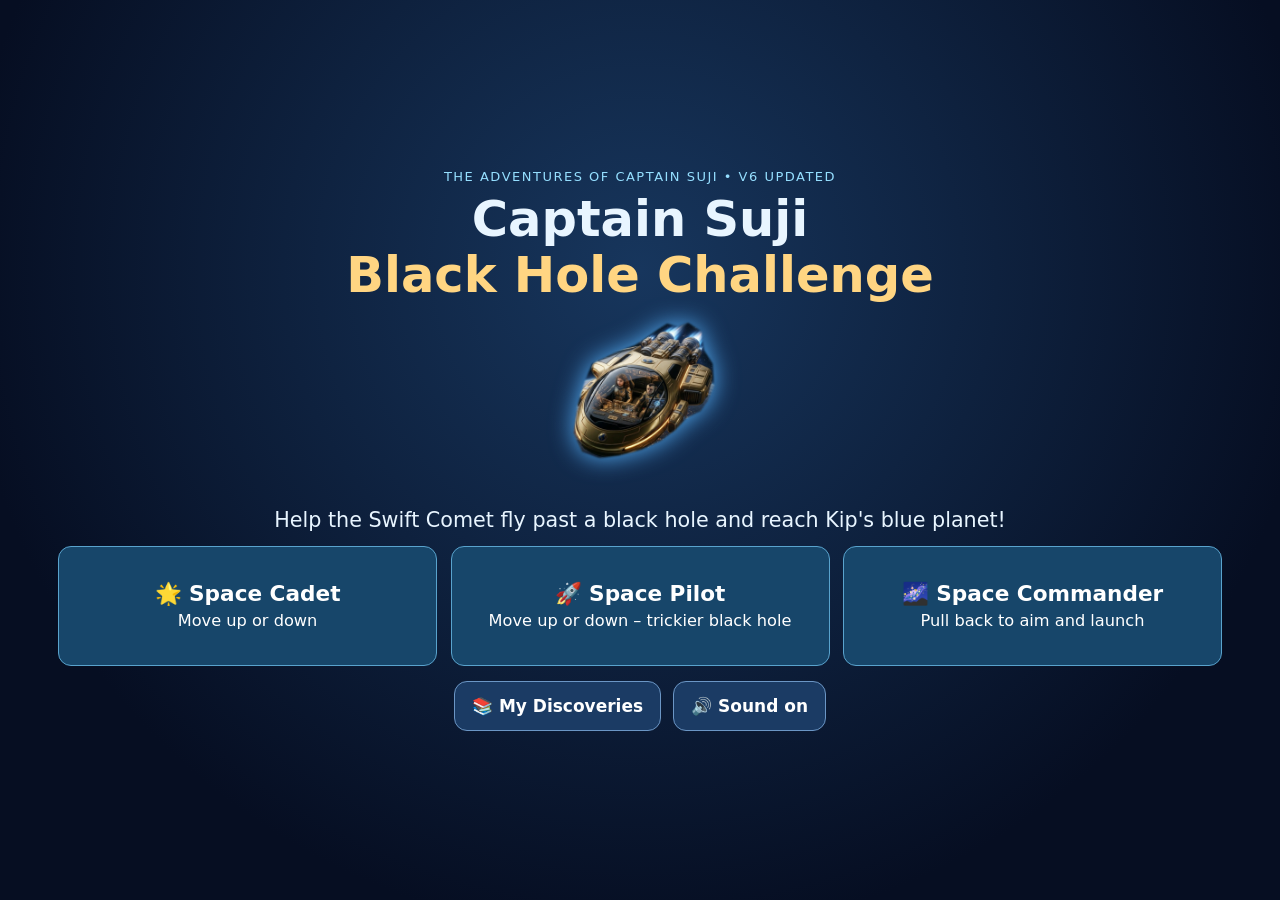
==== game/index.html @ c9aeacdb "Initial release — Captain Suji Black Hole Challenge V6 First GitHub deployment of Captain Suji V6, i" ====
<!doctype html><html lang="en"><head><meta charset="utf-8"><meta name="viewport" content="width=device-width,initial-scale=1,viewport-fit=cover"><meta name="theme-color" content="#081429"><title>Captain Suji – Black Hole Challenge V6 – updated</title><link rel="stylesheet" href="style.css"><link rel="manifest" href="manifest.webmanifest"></head><body>
<div id="start" class="screen"><div class="welcome"><div class="eyebrow">THE ADVENTURES OF CAPTAIN SUJI • V6 UPDATED</div><h1>Captain Suji<br><span>Black Hole Challenge</span></h1><img class="heroShip" src="ship.png" alt="Gold and black Swift Comet SC-01 spaceship"><p>Help the Swift Comet fly past a black hole and reach Kip's blue planet!</p><div class="levelButtons"><button data-level="cadet"><b>🌟 Space Cadet</b><small>Move up or down</small></button><button data-level="pilot"><b>🚀 Space Pilot</b><small>Move up or down – trickier black hole</small></button><button data-level="commander"><b>🌌 Space Commander</b><small>Pull back to aim and launch</small></button></div><div class="startActions"><button id="discoveries">📚 My Discoveries</button><button class="mute">🔊 Sound on</button></div></div></div>
<div id="game" class="screen hidden"><header><button id="back">← Back to start</button><strong id="levelName">SPACE CADET</strong><div class="headerActions"><button id="restart">↻ Restart</button><button class="mute">🔊 Sound on</button></div></header><main id="arena"><canvas id="scene" aria-label="Swift Comet flight scene with black hole and Kip's planet"></canvas><img id="ship" src="ship.png" alt="Swift Comet SC-01" draggable="false"><div id="meter" class="meter"><canvas id="gauge" width="240" height="135" aria-label="Gravity meter"></canvas><div id="meterText">Move the ship to see gravity</div></div><div class="bars"><label>Gravity pull <span class="bar"><i id="gravityBar"></i></span></label><label>Speed <span class="bar"><i id="speedBar"></i></span></label></div><div id="hintButtonWrap" class="hidden"><button id="askOrbit">Ask ORBIT <span id="hintsLeft">3</span></button></div><div id="orbitBox"><b>ORBIT</b> <span id="orbit">Choose a launch spot, Captain!</span></div><div id="touchHint">Drag SC-01 up or down.</div></main><footer><div id="status" role="status">Move SC-01 to get ready.</div><button id="launch" disabled>🚀 LAUNCH</button></footer></div>
<div id="result" class="overlay hidden" role="dialog" aria-modal="true" aria-labelledby="resultTitle"><div class="panel"><h2 id="resultTitle"></h2><p id="resultReason"></p><p class="fact" id="resultFact"></p><div class="actions"><button id="tryAgain">↻ Try again</button><button id="resultBack">← Back to start</button></div></div></div>
<div id="cards" class="overlay hidden" role="dialog" aria-modal="true" aria-labelledby="cardsTitle"><div class="panel cardsPanel"><h2 id="cardsTitle">My Discoveries</h2><div id="cardList" class="cardList"></div><button id="cardsBack">← Back</button></div></div>
<script src="engine.js"></script><script src="game.js"></script></body></html>
---- game/style.css ----
*{box-sizing:border-box}html,body{margin:0;width:100%;height:100%;overflow:hidden;background:#050b1b;color:#e8f5ff;font:17px system-ui,-apple-system,Arial,sans-serif}button{border:1px solid #6b96c5;background:#1b3b64;color:white;border-radius:13px;min-height:50px;padding:10px 17px;font:inherit;font-weight:700;cursor:pointer;touch-action:manipulation}button:disabled{opacity:.38;cursor:default}.hidden{display:none!important}.screen{position:absolute;inset:0;display:flex;flex-direction:column}#start{overflow-y:auto;align-items:center;justify-content:safe center;background:radial-gradient(ellipse at 50% 30%,#17365d,#060e22 75%)}.welcome{text-align:center;padding:18px 20px;max-width:960px;width:100%;margin:auto}.eyebrow{color:#95dfff;font-size:13px;letter-spacing:1.5px}.welcome h1{font-size:clamp(27px,4vw,48px);line-height:1.12;margin:8px 0}.welcome h1 span{color:#ffd582}.heroShip{height:clamp(85px,17vh,175px);object-fit:contain;filter:drop-shadow(0 0 12px #58b5ff)}.welcome p{margin:4px 0 14px}.levelButtons{display:flex;gap:12px;justify-content:center}.levelButtons button{flex:1;max-width:290px;background:#17466a;border-color:#59a3cd}.levelButtons small{display:block;font-weight:400;font-size:13px;margin-top:5px}.startActions{display:flex;justify-content:center;gap:12px;margin-top:15px}header,footer{display:flex;align-items:center;justify-content:space-between;gap:10px;padding:8px 14px;background:#0c1d37;min-height:66px}header strong{font-size:19px;color:#ffdb8b}.headerActions{display:flex;gap:8px}#arena{position:relative;flex:1;min-height:180px;overflow:hidden;touch-action:none;background:#040b1a}#scene{position:absolute;inset:0;width:100%;height:100%}#ship{position:absolute;width:clamp(52px,6.7vw,92px);height:auto;transform:translate(-50%,-50%);z-index:3;touch-action:none;user-select:none;filter:drop-shadow(0 0 9px #61b9ff);cursor:grab}#ship.flying{pointer-events:none}.meter{position:absolute;top:8px;right:12px;width:240px;text-align:center;background:#071a33df;border:1px solid #46688c;border-radius:16px;padding:5px;pointer-events:none;z-index:4}#gauge{display:block;width:100%;height:116px}#meterText{font-size:14px;font-weight:700}.bars{position:absolute;left:12px;top:12px;background:#091a34cf;border-radius:12px;padding:9px;z-index:4}.bars label{display:flex;align-items:center;gap:9px;font-size:14px;margin:4px}.bar{display:inline-block;width:110px;height:12px;border-radius:8px;background:#27415e;overflow:hidden}.bar i{display:block;width:0;height:100%;background:linear-gradient(90deg,#56d8f9,#ffdb70);border-radius:8px;transition:width .12s}#hintButtonWrap{position:absolute;right:14px;top:14px;z-index:5}#orbitBox{position:absolute;left:12px;bottom:45px;max-width:min(64%,660px);background:#0b2543e8;border:1px solid #335d88;border-radius:12px;padding:10px 14px;font-size:16px;z-index:4;pointer-events:none}#orbitBox b{color:#ffd98d;margin-right:8px}#touchHint{position:absolute;left:14px;bottom:10px;color:#b8d9f4;font-size:14px;pointer-events:none}footer{min-height:68px}#status{font-size:16px}#launch{background:#b98939;color:#101c29;font-size:19px;min-width:165px}#launch.ready{background:#ffe273;box-shadow:0 0 24px #f7d74d}#launch.hidden{display:none}.overlay{position:absolute;inset:0;background:#010713d9;z-index:15;display:grid;place-items:center;padding:14px}.panel{width:min(580px,94vw);max-height:92vh;overflow-y:auto;text-align:center;border:2px solid #5b90b9;background:#102643;border-radius:24px;padding:25px}.panel h2{color:#ffdd88;font-size:31px;margin:0 0 12px}.panel p{font-size:18px;line-height:1.45}.panel .fact{color:#b1e9ff}.actions{display:flex;gap:12px;justify-content:center;margin-top:20px}.cardsPanel{width:min(840px,96vw)}.cardList{display:grid;grid-template-columns:repeat(3,minmax(0,1fr));gap:10px;margin:15px 0}.discovery{background:#1b4161;border:1px solid #5982a2;border-radius:13px;padding:12px;min-height:135px;display:flex;flex-direction:column;align-items:center;justify-content:center;gap:5px}.discovery .emoji{font-size:35px}.discovery small{font-size:13px;font-weight:400}.discovery.locked{opacity:.42}@media(max-width:850px){header{min-height:52px;padding:4px 7px}header strong{font-size:14px}button{font-size:14px;padding:7px 10px;min-height:48px}.meter{width:195px}.meter #gauge{height:92px}.bars{top:8px;left:8px}.bar{width:65px}.levelButtons small{font-size:11px}#orbitBox{font-size:13px;bottom:37px}.cardList{grid-template-columns:repeat(2,1fr)}}@media(max-height:550px){.welcome{padding:8px}.heroShip{height:72px}.welcome p{font-size:13px}.levelButtons button{padding:5px}.startActions{margin-top:7px}.welcome h1{font-size:25px}}
/* V6 updated: 13-inch iPad landscape legibility, with smaller-screen fallback. */
.welcome{max-width:1200px;padding:clamp(12px,2vmin,30px)}
.welcome h1{font-size:clamp(36px,5.5vmin,70px)}
.heroShip{height:clamp(115px,21vh,240px)}
.welcome p{font-size:clamp(18px,2.3vmin,26px)}
.levelButtons{gap:clamp(10px,1.5vmin,20px)}
.levelButtons button{min-width:0;max-width:none;min-height:clamp(92px,15vh,145px);font-size:clamp(19px,2.4vmin,29px);padding:clamp(10px,1.5vmin,22px)}
.levelButtons small{font-size:clamp(15px,1.8vmin,20px)}
header{min-height:clamp(56px,8vh,84px)}
header button{min-height:56px;font-size:clamp(16px,1.9vmin,22px)}
header strong{font-size:clamp(17px,2.3vmin,25px)}
.meter{width:clamp(260px,32vw,380px);padding:10px}
#gauge{height:clamp(115px,15vh,160px)}
#meterText{font-size:clamp(16px,2vmin,22px)}
.bars{padding:clamp(9px,1.4vmin,17px)}
.bars label{font-size:clamp(16px,2vmin,22px);gap:12px;margin:8px 0}
.bar{width:clamp(155px,20vw,265px);height:clamp(16px,2vmin,24px)}
#orbitBox{font-size:clamp(20px,2.5vmin,27px);padding:clamp(12px,1.8vmin,20px);max-width:min(66%,830px);bottom:52px}
#touchHint{font-size:clamp(15px,1.8vmin,21px)}
footer{min-height:clamp(70px,9vh,95px)}
#status{font-size:clamp(17px,2.2vmin,24px)}
#launch{min-height:60px;min-width:190px;font-size:clamp(20px,2.6vmin,27px)}
@media(max-width:850px){.meter{width:clamp(210px,31vw,320px)}.bar{width:clamp(110px,18vw,220px)}#orbitBox{font-size:clamp(17px,2.5vmin,23px)}.levelButtons button{font-size:clamp(16px,2.5vmin,23px)}.levelButtons small{font-size:clamp(12px,1.7vmin,17px)}}
@media(max-height:550px){.heroShip{height:clamp(60px,14vh,110px)}.levelButtons button{min-height:75px}.welcome h1{font-size:clamp(25px,5vmin,45px)}#orbitBox{bottom:36px}}
@media(min-width:900px) and (min-height:600px){.levelButtons button{min-height:120px;min-width:280px}}
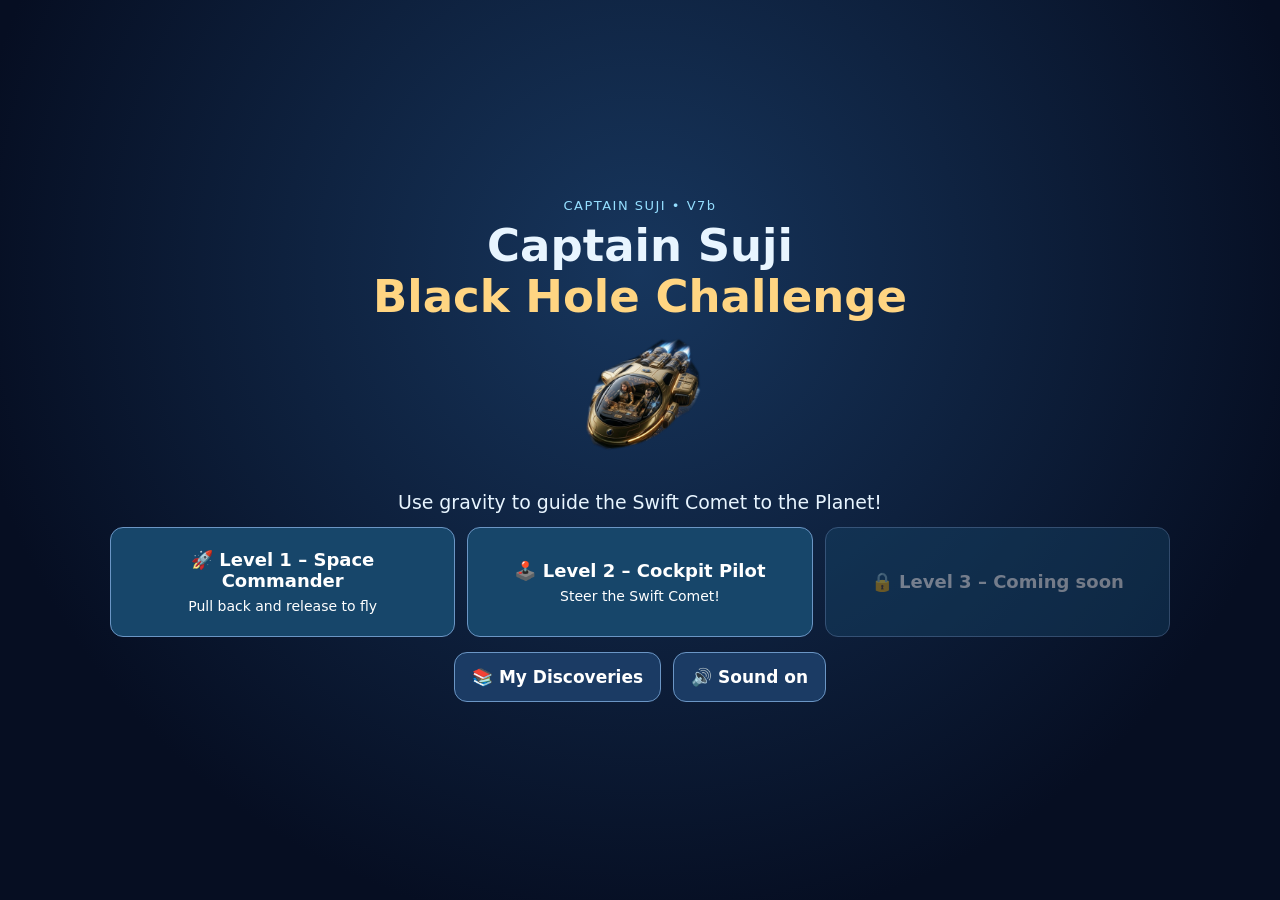
==== commit d9ab7267: "Captain Suji V7b.2 – Cockpit Navigation Build" ====
--- a/game/index.html
+++ b/game/index.html
@@ -1,6 +1,7 @@
-<!doctype html><html lang="en"><head><meta charset="utf-8"><meta name="viewport" content="width=device-width,initial-scale=1,viewport-fit=cover"><meta name="theme-color" content="#081429"><title>Captain Suji – Black Hole Challenge V6 – updated</title><link rel="stylesheet" href="style.css"><link rel="manifest" href="manifest.webmanifest"></head><body>
-<div id="start" class="screen"><div class="welcome"><div class="eyebrow">THE ADVENTURES OF CAPTAIN SUJI • V6 UPDATED</div><h1>Captain Suji<br><span>Black Hole Challenge</span></h1><img class="heroShip" src="ship.png" alt="Gold and black Swift Comet SC-01 spaceship"><p>Help the Swift Comet fly past a black hole and reach Kip's blue planet!</p><div class="levelButtons"><button data-level="cadet"><b>🌟 Space Cadet</b><small>Move up or down</small></button><button data-level="pilot"><b>🚀 Space Pilot</b><small>Move up or down – trickier black hole</small></button><button data-level="commander"><b>🌌 Space Commander</b><small>Pull back to aim and launch</small></button></div><div class="startActions"><button id="discoveries">📚 My Discoveries</button><button class="mute">🔊 Sound on</button></div></div></div>
-<div id="game" class="screen hidden"><header><button id="back">← Back to start</button><strong id="levelName">SPACE CADET</strong><div class="headerActions"><button id="restart">↻ Restart</button><button class="mute">🔊 Sound on</button></div></header><main id="arena"><canvas id="scene" aria-label="Swift Comet flight scene with black hole and Kip's planet"></canvas><img id="ship" src="ship.png" alt="Swift Comet SC-01" draggable="false"><div id="meter" class="meter"><canvas id="gauge" width="240" height="135" aria-label="Gravity meter"></canvas><div id="meterText">Move the ship to see gravity</div></div><div class="bars"><label>Gravity pull <span class="bar"><i id="gravityBar"></i></span></label><label>Speed <span class="bar"><i id="speedBar"></i></span></label></div><div id="hintButtonWrap" class="hidden"><button id="askOrbit">Ask ORBIT <span id="hintsLeft">3</span></button></div><div id="orbitBox"><b>ORBIT</b> <span id="orbit">Choose a launch spot, Captain!</span></div><div id="touchHint">Drag SC-01 up or down.</div></main><footer><div id="status" role="status">Move SC-01 to get ready.</div><button id="launch" disabled>🚀 LAUNCH</button></footer></div>
-<div id="result" class="overlay hidden" role="dialog" aria-modal="true" aria-labelledby="resultTitle"><div class="panel"><h2 id="resultTitle"></h2><p id="resultReason"></p><p class="fact" id="resultFact"></p><div class="actions"><button id="tryAgain">↻ Try again</button><button id="resultBack">← Back to start</button></div></div></div>
-<div id="cards" class="overlay hidden" role="dialog" aria-modal="true" aria-labelledby="cardsTitle"><div class="panel cardsPanel"><h2 id="cardsTitle">My Discoveries</h2><div id="cardList" class="cardList"></div><button id="cardsBack">← Back</button></div></div>
-<script src="engine.js"></script><script src="game.js"></script></body></html>
+<!doctype html><html lang="en"><head><meta charset="utf-8"><meta name="viewport" content="width=device-width,initial-scale=1,viewport-fit=cover"><meta name="theme-color" content="#081429"><link rel="icon" href="data:,"><title>Captain Suji – Black Hole Challenge V7b.2</title><link rel="stylesheet" href="style.css"></head><body>
+<section id="start" class="screen"><div class="welcome"><div class="eyebrow">CAPTAIN SUJI • V7b</div><h1>Captain Suji<br><span>Black Hole Challenge</span></h1><img class="heroShip" src="ship.png" alt="Swift Comet spaceship"><p>Use gravity to guide the Swift Comet to the Planet!</p><div class="levelButtons"><button id="commander"><b>🚀 Level 1 – Space Commander</b><small>Pull back and release to fly</small></button><button id="cockpitStart"><b>🕹️ Level 2 – Cockpit Pilot</b><small>Steer the Swift Comet!</small></button><button disabled><b>🔒 Level 3 – Coming soon</b></button></div><div class="startActions"><button id="discoveries">📚 My Discoveries</button><button class="mute">🔊 Sound on</button></div></div></section>
+<section id="game" class="screen hidden"><header><button id="back">← Back to start</button><strong>LEVEL 1 – SPACE COMMANDER</strong><div class="headerActions"><button id="restart">↻ Restart</button><button id="gameDiscoveries" class="bookButton" aria-label="My Discoveries">📚</button><button class="mute">🔊 Sound on</button></div></header><main id="arena"><div id="debugPanel" class="hidden" aria-live="off"></div><canvas id="scene" aria-label="Spaceship, black hole and Planet"></canvas><div id="gravityHud" aria-label="Gravity guidance"><div class="meterTitle">GRAVITY</div><div class="meterRow"><div id="meterBar"><div id="greenBand"></div><div id="meterNeedle"></div></div><div class="meterLabels"><span>Too much<br>pull</span><span>Perfect</span><span>Too little</span></div></div></div><div id="hintButtonWrap"><button id="askOrbit">Ask ORBIT <span id="hintsLeft">3</span></button></div><div id="orbitBox"><b>ORBIT</b> <span id="orbit">Pull back to aim, Captain!</span></div><div id="touchHint">Slide the ship up or down, then pull back to aim.</div></main><footer><div id="status" role="status">Find your path around the black hole.</div></footer></section>
+<div id="result" class="overlay hidden" role="dialog" aria-modal="true" aria-labelledby="resultTitle"><div class="panel"><h2 id="resultTitle"></h2><p id="resultReason"></p><p class="fact" id="resultFact"></p><div class="actions"><button id="resultDiscoveries" class="bookButton" aria-label="My Discoveries">📚</button><button id="tryAgain">↻ Try again</button><button id="resultBack">← Back to start</button></div></div></div>
+<section id="cockpitLevel2" class="screen hidden"><header><button id="cockpitBack">← Back</button><strong>LEVEL 2 – COCKPIT PILOT</strong><div class="headerActions"><button id="cockpitPause">⏸ Pause</button><button id="cockpitBooks" class="bookButton">📚</button></div></header><main id="cockpitArena"><canvas id="cockpitFrameCanvas" aria-hidden="true"></canvas><canvas id="cockpitCanvas" aria-label="Cockpit flight"></canvas><div id="cockpitHud"><div id="cockpitMeter">GRAVITY <span id="cockpitMeterText">Pull back to aim</span><div id="cockpitMeterBar"><i id="cockpitGreen"></i><i id="cockpitAmberTop"></i><i id="cockpitAmberBottom"></i><i id="cockpitNeedle"></i></div></div><div id="cockpitCompass">GRAVITY COMPASS <span id="compassArrow">➤</span></div><div id="cockpitWarning"></div></div><canvas id="cockpitMap" width="240" height="150" aria-label="Flight minimap"></canvas><div id="cockpitHelp">Slide up/down, pull back to aim!</div><div id="cockpitControls" class="hidden"><button id="steerLeft">◀</button><button id="steerRight">▶</button></div><div id="cockpitResult" class="hidden"><h2 id="cockpitResultTitle"></h2><button id="cockpitAgain">↻ Try again</button><button id="cockpitResultBooks">📚</button></div></main></section>
+<div id="discoveryToast" class="discoveryToast hidden" role="status">⭐ New discovery!</div><div id="cards" class="overlay hidden" role="dialog" aria-modal="true" aria-labelledby="cardsTitle"><div class="panel cardsPanel"><h2 id="cardsTitle">⭐ 0 of 8 found</h2><div id="cardList" class="cardList"></div><button id="cardsBack">← Back</button></div></div>
+<script src="engine.js"></script><script src="gesture.js"></script><script src="game.js"></script><script src="level2_engine.js"></script><script src="cockpit.js"></script></body></html>
--- a/game/style.css
+++ b/game/style.css
@@ -1,26 +1,45 @@
-*{box-sizing:border-box}html,body{margin:0;width:100%;height:100%;overflow:hidden;background:#050b1b;color:#e8f5ff;font:17px system-ui,-apple-system,Arial,sans-serif}button{border:1px solid #6b96c5;background:#1b3b64;color:white;border-radius:13px;min-height:50px;padding:10px 17px;font:inherit;font-weight:700;cursor:pointer;touch-action:manipulation}button:disabled{opacity:.38;cursor:default}.hidden{display:none!important}.screen{position:absolute;inset:0;display:flex;flex-direction:column}#start{overflow-y:auto;align-items:center;justify-content:safe center;background:radial-gradient(ellipse at 50% 30%,#17365d,#060e22 75%)}.welcome{text-align:center;padding:18px 20px;max-width:960px;width:100%;margin:auto}.eyebrow{color:#95dfff;font-size:13px;letter-spacing:1.5px}.welcome h1{font-size:clamp(27px,4vw,48px);line-height:1.12;margin:8px 0}.welcome h1 span{color:#ffd582}.heroShip{height:clamp(85px,17vh,175px);object-fit:contain;filter:drop-shadow(0 0 12px #58b5ff)}.welcome p{margin:4px 0 14px}.levelButtons{display:flex;gap:12px;justify-content:center}.levelButtons button{flex:1;max-width:290px;background:#17466a;border-color:#59a3cd}.levelButtons small{display:block;font-weight:400;font-size:13px;margin-top:5px}.startActions{display:flex;justify-content:center;gap:12px;margin-top:15px}header,footer{display:flex;align-items:center;justify-content:space-between;gap:10px;padding:8px 14px;background:#0c1d37;min-height:66px}header strong{font-size:19px;color:#ffdb8b}.headerActions{display:flex;gap:8px}#arena{position:relative;flex:1;min-height:180px;overflow:hidden;touch-action:none;background:#040b1a}#scene{position:absolute;inset:0;width:100%;height:100%}#ship{position:absolute;width:clamp(52px,6.7vw,92px);height:auto;transform:translate(-50%,-50%);z-index:3;touch-action:none;user-select:none;filter:drop-shadow(0 0 9px #61b9ff);cursor:grab}#ship.flying{pointer-events:none}.meter{position:absolute;top:8px;right:12px;width:240px;text-align:center;background:#071a33df;border:1px solid #46688c;border-radius:16px;padding:5px;pointer-events:none;z-index:4}#gauge{display:block;width:100%;height:116px}#meterText{font-size:14px;font-weight:700}.bars{position:absolute;left:12px;top:12px;background:#091a34cf;border-radius:12px;padding:9px;z-index:4}.bars label{display:flex;align-items:center;gap:9px;font-size:14px;margin:4px}.bar{display:inline-block;width:110px;height:12px;border-radius:8px;background:#27415e;overflow:hidden}.bar i{display:block;width:0;height:100%;background:linear-gradient(90deg,#56d8f9,#ffdb70);border-radius:8px;transition:width .12s}#hintButtonWrap{position:absolute;right:14px;top:14px;z-index:5}#orbitBox{position:absolute;left:12px;bottom:45px;max-width:min(64%,660px);background:#0b2543e8;border:1px solid #335d88;border-radius:12px;padding:10px 14px;font-size:16px;z-index:4;pointer-events:none}#orbitBox b{color:#ffd98d;margin-right:8px}#touchHint{position:absolute;left:14px;bottom:10px;color:#b8d9f4;font-size:14px;pointer-events:none}footer{min-height:68px}#status{font-size:16px}#launch{background:#b98939;color:#101c29;font-size:19px;min-width:165px}#launch.ready{background:#ffe273;box-shadow:0 0 24px #f7d74d}#launch.hidden{display:none}.overlay{position:absolute;inset:0;background:#010713d9;z-index:15;display:grid;place-items:center;padding:14px}.panel{width:min(580px,94vw);max-height:92vh;overflow-y:auto;text-align:center;border:2px solid #5b90b9;background:#102643;border-radius:24px;padding:25px}.panel h2{color:#ffdd88;font-size:31px;margin:0 0 12px}.panel p{font-size:18px;line-height:1.45}.panel .fact{color:#b1e9ff}.actions{display:flex;gap:12px;justify-content:center;margin-top:20px}.cardsPanel{width:min(840px,96vw)}.cardList{display:grid;grid-template-columns:repeat(3,minmax(0,1fr));gap:10px;margin:15px 0}.discovery{background:#1b4161;border:1px solid #5982a2;border-radius:13px;padding:12px;min-height:135px;display:flex;flex-direction:column;align-items:center;justify-content:center;gap:5px}.discovery .emoji{font-size:35px}.discovery small{font-size:13px;font-weight:400}.discovery.locked{opacity:.42}@media(max-width:850px){header{min-height:52px;padding:4px 7px}header strong{font-size:14px}button{font-size:14px;padding:7px 10px;min-height:48px}.meter{width:195px}.meter #gauge{height:92px}.bars{top:8px;left:8px}.bar{width:65px}.levelButtons small{font-size:11px}#orbitBox{font-size:13px;bottom:37px}.cardList{grid-template-columns:repeat(2,1fr)}}@media(max-height:550px){.welcome{padding:8px}.heroShip{height:72px}.welcome p{font-size:13px}.levelButtons button{padding:5px}.startActions{margin-top:7px}.welcome h1{font-size:25px}}
-/* V6 updated: 13-inch iPad landscape legibility, with smaller-screen fallback. */
-.welcome{max-width:1200px;padding:clamp(12px,2vmin,30px)}
-.welcome h1{font-size:clamp(36px,5.5vmin,70px)}
-.heroShip{height:clamp(115px,21vh,240px)}
-.welcome p{font-size:clamp(18px,2.3vmin,26px)}
-.levelButtons{gap:clamp(10px,1.5vmin,20px)}
-.levelButtons button{min-width:0;max-width:none;min-height:clamp(92px,15vh,145px);font-size:clamp(19px,2.4vmin,29px);padding:clamp(10px,1.5vmin,22px)}
-.levelButtons small{font-size:clamp(15px,1.8vmin,20px)}
-header{min-height:clamp(56px,8vh,84px)}
-header button{min-height:56px;font-size:clamp(16px,1.9vmin,22px)}
-header strong{font-size:clamp(17px,2.3vmin,25px)}
-.meter{width:clamp(260px,32vw,380px);padding:10px}
-#gauge{height:clamp(115px,15vh,160px)}
-#meterText{font-size:clamp(16px,2vmin,22px)}
-.bars{padding:clamp(9px,1.4vmin,17px)}
-.bars label{font-size:clamp(16px,2vmin,22px);gap:12px;margin:8px 0}
-.bar{width:clamp(155px,20vw,265px);height:clamp(16px,2vmin,24px)}
-#orbitBox{font-size:clamp(20px,2.5vmin,27px);padding:clamp(12px,1.8vmin,20px);max-width:min(66%,830px);bottom:52px}
-#touchHint{font-size:clamp(15px,1.8vmin,21px)}
-footer{min-height:clamp(70px,9vh,95px)}
-#status{font-size:clamp(17px,2.2vmin,24px)}
-#launch{min-height:60px;min-width:190px;font-size:clamp(20px,2.6vmin,27px)}
-@media(max-width:850px){.meter{width:clamp(210px,31vw,320px)}.bar{width:clamp(110px,18vw,220px)}#orbitBox{font-size:clamp(17px,2.5vmin,23px)}.levelButtons button{font-size:clamp(16px,2.5vmin,23px)}.levelButtons small{font-size:clamp(12px,1.7vmin,17px)}}
-@media(max-height:550px){.heroShip{height:clamp(60px,14vh,110px)}.levelButtons button{min-height:75px}.welcome h1{font-size:clamp(25px,5vmin,45px)}#orbitBox{bottom:36px}}
-@media(min-width:900px) and (min-height:600px){.levelButtons button{min-height:120px;min-width:280px}}
+*{box-sizing:border-box}html,body{margin:0;width:100%;height:100%;overflow:hidden;background:#050b1b;color:#e8f5ff;font:17px system-ui,-apple-system,Arial,sans-serif}button{border:1px solid #6b96c5;background:#1b3b64;color:white;border-radius:13px;min-height:50px;padding:10px 17px;font:inherit;font-weight:700;cursor:pointer;touch-action:manipulation}button:disabled{opacity:.43;cursor:default}.hidden{display:none!important}.screen{position:absolute;inset:0;display:flex;flex-direction:column}#start{overflow-y:auto;align-items:center;justify-content:safe center;background:radial-gradient(ellipse at 50% 30%,#17365d,#060e22 75%)}.welcome{text-align:center;padding:18px 20px;max-width:1100px;width:100%;margin:auto}.eyebrow{color:#95dfff;font-size:13px;letter-spacing:1.5px}.welcome h1{font-size:clamp(32px,5vmin,60px);line-height:1.12;margin:8px 0}.welcome h1 span{color:#ffd582}.heroShip{height:clamp(85px,17vh,175px);object-fit:contain}.welcome p{margin:4px 0 14px;font-size:clamp(17px,2.1vmin,24px)}.levelButtons{display:flex;gap:12px;justify-content:center}.levelButtons button{flex:1;min-width:0;min-height:110px;font-size:clamp(15px,2vmin,23px);background:#17466a}.levelButtons small{display:block;font-weight:400;font-size:14px;margin-top:7px}.startActions{display:flex;justify-content:center;gap:12px;margin-top:15px}header,footer{display:flex;align-items:center;justify-content:space-between;gap:10px;padding:8px 14px;background:#0c1d37;min-height:66px}header strong{font-size:clamp(13px,2vmin,21px);color:#ffdb8b}.headerActions{display:flex;gap:8px}#arena{position:relative;flex:1;min-height:180px;overflow:hidden;touch-action:none;background:#040b1a}#scene{position:absolute;inset:0;width:100%;height:100%;touch-action:none}#hintButtonWrap{position:absolute;right:14px;top:14px;z-index:5}#orbitBox{position:absolute;left:12px;bottom:45px;max-width:min(66%,700px);background:#0b2543e8;border:1px solid #335d88;border-radius:12px;padding:10px 14px;font-size:clamp(15px,2vmin,23px);z-index:4;pointer-events:none}#orbitBox b{color:#ffd98d;margin-right:8px}#touchHint{position:absolute;left:14px;bottom:10px;color:#b8d9f4;font-size:14px;pointer-events:none}footer{min-height:60px}#status{font-size:clamp(14px,2vmin,22px)}.overlay{position:absolute;inset:0;background:#010713d9;z-index:15;display:grid;place-items:center;padding:14px;opacity:1;transition:opacity .32s ease-in-out}.overlay.hidden{opacity:0}.panel{width:min(580px,94vw);max-height:92vh;overflow-y:auto;text-align:center;border:2px solid #5b90b9;background:#102643;border-radius:24px;padding:25px;transform:translateY(0);transition:transform .32s ease-in-out}.panel h2{color:#ffdd88;font-size:clamp(23px,3vw,31px);margin:0 0 12px}.panel p{font-size:18px;line-height:1.45}.panel .fact{color:#b1e9ff}.actions{display:flex;gap:12px;justify-content:center;margin-top:20px}.cardsPanel{width:min(840px,96vw)}.cardList{display:grid;grid-template-columns:repeat(3,minmax(0,1fr));gap:10px;margin:15px 0}.discovery{background:#1b4161;border:1px solid #5982a2;border-radius:13px;padding:12px;min-height:135px;display:flex;flex-direction:column;align-items:center;justify-content:center;gap:5px}.discovery .emoji{font-size:35px}.discovery small{font-size:13px;font-weight:400}.discovery.locked{opacity:.42}@media(max-width:850px){header{padding:4px 7px;min-height:54px}button{font-size:14px;padding:7px 10px;min-height:45px}.levelButtons{gap:6px}.levelButtons button{padding:8px 5px}.levelButtons small{font-size:12px}#orbitBox{bottom:37px}.cardList{grid-template-columns:repeat(2,1fr)}}
+
+/* V7b child-friendly controls and always-readable discoveries */
+#gravityHud{position:absolute;top:8px;left:8px;z-index:5;box-sizing:border-box;width:112px;max-width:120px;padding:7px 5px;background:rgba(8,27,49,.70);border:1px solid #587d9c;border-radius:12px;pointer-events:none}
+.meterTitle{font-size:12px;font-weight:800;text-align:center;color:#e5f5ff;margin-bottom:4px}
+.meterRow{display:flex;align-items:stretch;gap:5px;justify-content:center}
+#meterBar{position:relative;width:26px;min-width:26px;height:min(30cqh,240px);max-height:240px;min-height:80px;border-radius:8px;background:linear-gradient(to bottom,#bb5848 0 43%,#298d67 43% 57%,#4479b6 57% 100%);border:1px solid #c6e6fa}
+#greenBand{position:absolute;top:43%;height:14%;min-height:14px;width:100%;background:#47da8a;box-shadow:0 0 7px #70ffb6;opacity:.95}
+#greenBand.active{box-shadow:0 0 12px 4px #6bffc1}
+#meterNeedle{position:absolute;top:50%;left:-4px;width:34px;height:3px;background:#fff7c1;box-shadow:0 0 4px #fff;transform:translateY(-50%);transition:top .12s}
+.meterLabels{display:flex;flex-direction:column;justify-content:space-between;font-size:12px;line-height:1.12;color:#e9f5ff;text-align:left;max-width:64px}
+#arena{container-type:size}
+.bookButton{min-width:48px;min-height:48px;width:48px;height:48px;padding:0;font-size:24px}
+.discovery{background:#1b4161;opacity:1!important;border:2px solid #5982a2}
+.discovery.found{border-color:#f8c75b;box-shadow:0 0 12px #f8c75b44}
+.discovery .tryHint{color:#d1e8fa;font-size:12px;margin-top:4px}
+.discoveryToast{position:absolute;top:14%;left:50%;transform:translateX(-50%);background:#173b58;border:2px solid #ffd478;border-radius:18px;padding:16px 24px;z-index:20;font-size:21px;color:#ffe29b;pointer-events:none}
+@media(max-width:850px){header .headerActions{gap:4px}}
+
+/* Moving the ship greys the guidance meter; no separate height buttons. */
+#gravityHud.moving #meterBar{filter:grayscale(1);opacity:.55}
+#gravityHud.moving #meterNeedle{opacity:.4}
+#gravityHud.moving #greenBand{box-shadow:none;opacity:.4}
+#gravityHud.moving .meterTitle::after{content:"\aPull back to aim";white-space:pre;font-size:10px;font-weight:500}
+
+#debugPanel{position:absolute;right:10px;bottom:95px;z-index:12;background:#041326d9;color:#adf9cb;font:12px ui-monospace,monospace;padding:8px;pointer-events:none;max-width:95%}#meterNeedle{top:50%!important;transition:none!important;will-change:transform}#arena{background-repeat:no-repeat}#scene{background:transparent}
+/* Revision 3: no green indication unless an actual aimed trajectory lands. */
+#gravityHud.inactive #meterBar{filter:grayscale(1);opacity:.52}
+#gravityHud.inactive #greenBand{opacity:.35;box-shadow:none}
+#gravityHud.inactive .meterTitle::after{content:"\aPull back to aim";white-space:pre;font-size:10px;font-weight:500}
+#meterBar{background:linear-gradient(to bottom,#bb5848 0 39%,#d3a451 39% 46%,#298d67 46% 54%,#d3a451 54% 61%,#4479b6 61% 100%)}
+#greenBand{top:46%;height:8%;min-height:14px;opacity:.5;box-shadow:none}
+#greenBand.active{opacity:1;box-shadow:0 0 12px 4px #6bffc1}
+#gravityHud.nearMiss:not(.inactive) #meterBar{outline:1px solid #efb65c}
+
+/* Captain Suji V7b cockpit layer */
+#cockpitLevel2{position:fixed;inset:0;z-index:4;background:#07142a;color:#f6f0d7;display:flex;flex-direction:column}#cockpitLevel2.hidden{display:none}#cockpitArena{position:relative;flex:1;overflow:hidden;touch-action:none;background:#07142a}#cockpitCanvas{position:absolute;inset:0;width:100%;height:100%;touch-action:none}#cockpitMap{position:absolute;right:12px;top:12px;width:min(240px,24vw);height:auto;border:1px solid #a8d3e4;border-radius:10px;background:#061226bb}#cockpitHud{position:absolute;bottom:12px;left:50%;transform:translateX(-50%);width:min(460px,44vw);height:115px;display:flex;gap:15px;align-items:center;justify-content:center;border-radius:16px;background:#121a27c7;border:2px solid #a37d37;pointer-events:none;font-size:12px}#cockpitMeter{display:flex;gap:7px;align-items:center}#cockpitMeterBar{height:85px;width:26px;background:#64708277;border-radius:7px;position:relative;border:1px solid #bdc3cc}#cockpitMeterBar i{position:absolute;left:0;width:100%;height:8%;display:block}#cockpitGreen{top:46%;background:#28d76a}#cockpitAmberTop{top:38%;background:#ecab42}#cockpitAmberBottom{top:54%;background:#ecab42}#cockpitNeedle{top:0;height:3px!important;background:white;box-shadow:0 0 4px black;will-change:transform}#cockpitCompass{display:grid;text-align:center;gap:6px}#compassArrow{font-size:30px;color:#ffcb54;display:inline-block}#cockpitWarning{font-size:13px;color:#ffc95d;min-width:80px}#cockpitControls button{position:absolute;bottom:18px;width:100px;height:100px;border:2px solid #e8d28e;border-radius:24px;font-size:40px;background:#14263edb;color:white;touch-action:none;user-select:none}#steerLeft{left:15px}#steerRight{right:15px}#cockpitHelp{position:absolute;top:15px;left:50%;transform:translateX(-50%);background:#07182cba;border-radius:12px;padding:10px}#cockpitResult{position:absolute;top:30%;left:50%;transform:translateX(-50%);padding:30px;background:#08182de8;border:2px solid #d8b36a;border-radius:18px;text-align:center}#cockpitResult button{margin:8px;padding:14px}#cockpitLevel2 header{z-index:1}#cockpitLevel2 .hidden{display:none!important}
+
+/* V7b.1: static cockpit frame, transparent dynamic scene */
+#cockpitArena{background:#07142a}#cockpitFrameCanvas{position:absolute;inset:0;width:100%;height:100%;pointer-events:none;z-index:3}#cockpitCanvas{background:transparent}#cockpitHud,#cockpitControls,#cockpitMap,#cockpitResult,#cockpitHelp{z-index:4}
+
+/* V7b.2 cinematic and clean planning */
+#cockpitResult{top:5%;max-width:420px;z-index:6}
+#cockpitFrameCanvas{transition:none}
+#cockpitControls,#cockpitHud,#cockpitHelp{transition:opacity .3s ease}
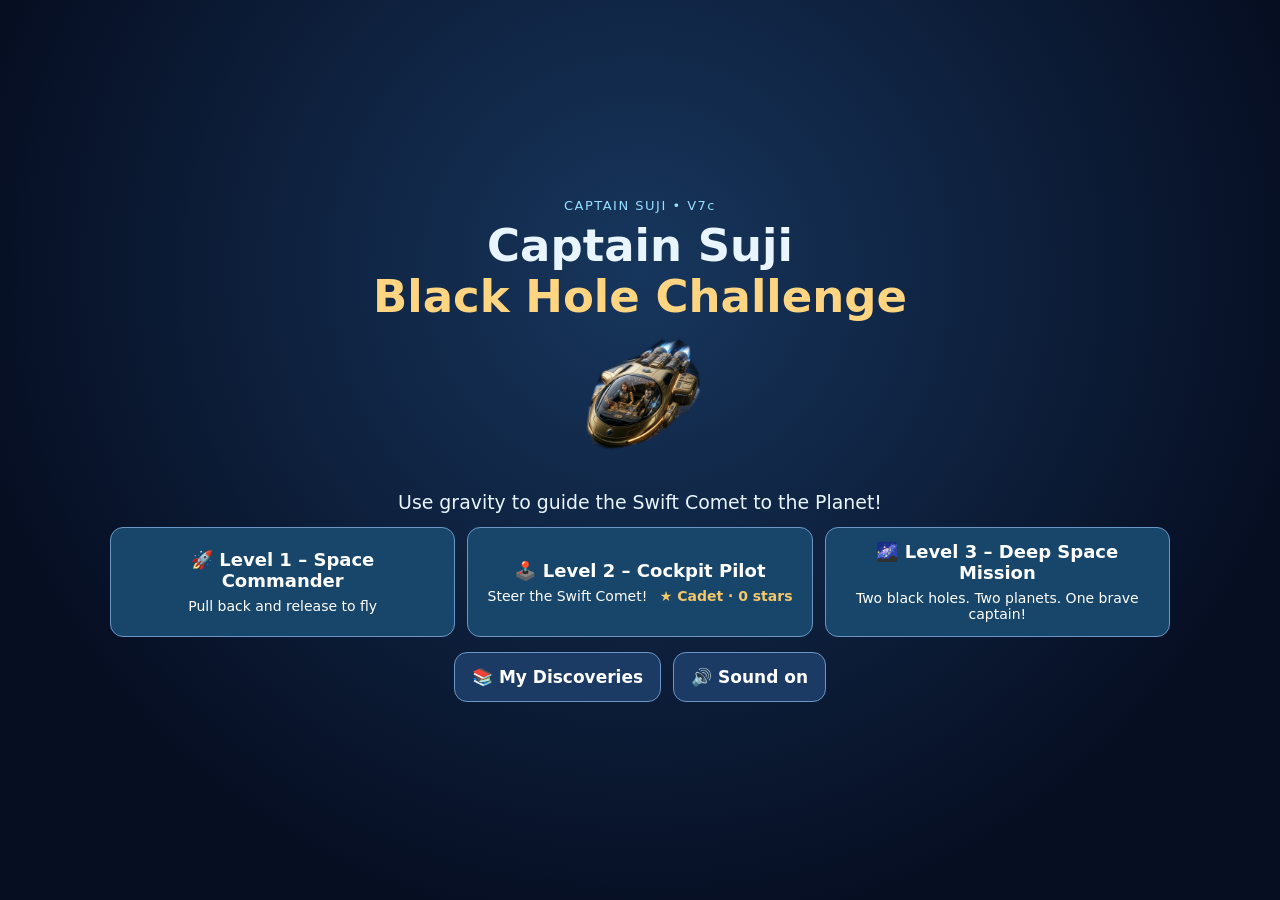
==== commit 15b1383a: "Release V7c.1: Level 3 Deep Space Mission (zip c49a28e3)" ====
--- a/game/index.html
+++ b/game/index.html
@@ -1,7 +1,7 @@
-<!doctype html><html lang="en"><head><meta charset="utf-8"><meta name="viewport" content="width=device-width,initial-scale=1,viewport-fit=cover"><meta name="theme-color" content="#081429"><link rel="icon" href="data:,"><title>Captain Suji – Black Hole Challenge V7b.2</title><link rel="stylesheet" href="style.css"></head><body>
-<section id="start" class="screen"><div class="welcome"><div class="eyebrow">CAPTAIN SUJI • V7b</div><h1>Captain Suji<br><span>Black Hole Challenge</span></h1><img class="heroShip" src="ship.png" alt="Swift Comet spaceship"><p>Use gravity to guide the Swift Comet to the Planet!</p><div class="levelButtons"><button id="commander"><b>🚀 Level 1 – Space Commander</b><small>Pull back and release to fly</small></button><button id="cockpitStart"><b>🕹️ Level 2 – Cockpit Pilot</b><small>Steer the Swift Comet!</small></button><button disabled><b>🔒 Level 3 – Coming soon</b></button></div><div class="startActions"><button id="discoveries">📚 My Discoveries</button><button class="mute">🔊 Sound on</button></div></div></section>
-<section id="game" class="screen hidden"><header><button id="back">← Back to start</button><strong>LEVEL 1 – SPACE COMMANDER</strong><div class="headerActions"><button id="restart">↻ Restart</button><button id="gameDiscoveries" class="bookButton" aria-label="My Discoveries">📚</button><button class="mute">🔊 Sound on</button></div></header><main id="arena"><div id="debugPanel" class="hidden" aria-live="off"></div><canvas id="scene" aria-label="Spaceship, black hole and Planet"></canvas><div id="gravityHud" aria-label="Gravity guidance"><div class="meterTitle">GRAVITY</div><div class="meterRow"><div id="meterBar"><div id="greenBand"></div><div id="meterNeedle"></div></div><div class="meterLabels"><span>Too much<br>pull</span><span>Perfect</span><span>Too little</span></div></div></div><div id="hintButtonWrap"><button id="askOrbit">Ask ORBIT <span id="hintsLeft">3</span></button></div><div id="orbitBox"><b>ORBIT</b> <span id="orbit">Pull back to aim, Captain!</span></div><div id="touchHint">Slide the ship up or down, then pull back to aim.</div></main><footer><div id="status" role="status">Find your path around the black hole.</div></footer></section>
-<div id="result" class="overlay hidden" role="dialog" aria-modal="true" aria-labelledby="resultTitle"><div class="panel"><h2 id="resultTitle"></h2><p id="resultReason"></p><p class="fact" id="resultFact"></p><div class="actions"><button id="resultDiscoveries" class="bookButton" aria-label="My Discoveries">📚</button><button id="tryAgain">↻ Try again</button><button id="resultBack">← Back to start</button></div></div></div>
-<section id="cockpitLevel2" class="screen hidden"><header><button id="cockpitBack">← Back</button><strong>LEVEL 2 – COCKPIT PILOT</strong><div class="headerActions"><button id="cockpitPause">⏸ Pause</button><button id="cockpitBooks" class="bookButton">📚</button></div></header><main id="cockpitArena"><canvas id="cockpitFrameCanvas" aria-hidden="true"></canvas><canvas id="cockpitCanvas" aria-label="Cockpit flight"></canvas><div id="cockpitHud"><div id="cockpitMeter">GRAVITY <span id="cockpitMeterText">Pull back to aim</span><div id="cockpitMeterBar"><i id="cockpitGreen"></i><i id="cockpitAmberTop"></i><i id="cockpitAmberBottom"></i><i id="cockpitNeedle"></i></div></div><div id="cockpitCompass">GRAVITY COMPASS <span id="compassArrow">➤</span></div><div id="cockpitWarning"></div></div><canvas id="cockpitMap" width="240" height="150" aria-label="Flight minimap"></canvas><div id="cockpitHelp">Slide up/down, pull back to aim!</div><div id="cockpitControls" class="hidden"><button id="steerLeft">◀</button><button id="steerRight">▶</button></div><div id="cockpitResult" class="hidden"><h2 id="cockpitResultTitle"></h2><button id="cockpitAgain">↻ Try again</button><button id="cockpitResultBooks">📚</button></div></main></section>
-<div id="discoveryToast" class="discoveryToast hidden" role="status">⭐ New discovery!</div><div id="cards" class="overlay hidden" role="dialog" aria-modal="true" aria-labelledby="cardsTitle"><div class="panel cardsPanel"><h2 id="cardsTitle">⭐ 0 of 8 found</h2><div id="cardList" class="cardList"></div><button id="cardsBack">← Back</button></div></div>
-<script src="engine.js"></script><script src="gesture.js"></script><script src="game.js"></script><script src="level2_engine.js"></script><script src="cockpit.js"></script></body></html>
+<!doctype html><html lang="en"><head><meta charset="utf-8"><meta name="viewport" content="width=device-width,initial-scale=1,viewport-fit=cover"><meta name="theme-color" content="#081429"><link rel="icon" href="data:,"><title>Captain Suji – Black Hole Challenge V7c</title><link rel="stylesheet" href="style.css"><link rel="stylesheet" href="mission.css"><link rel="stylesheet" href="cockpit-v7c.css"><meta name="application-base" content="CAPTAIN SUJI • V7b.5 (guidance3)"><link rel="stylesheet" href="deep-cockpit.css"><link rel="stylesheet" href="input-guard.css"></head><body>
+<section id="start" class="screen"><div class="welcome"><div class="eyebrow">CAPTAIN SUJI • V7c</div><h1>Captain Suji<br><span>Black Hole Challenge</span></h1><img class="heroShip" src="ship.png" alt="Swift Comet spaceship"><p>Use gravity to guide the Swift Comet to the Planet!</p><div class="levelButtons"><button id="commander"><b>🚀 Level 1 – Space Commander</b><small>Pull back and release to fly</small></button><button id="cockpitStart"><b>🕹️ Level 2 – Cockpit Pilot</b><small>Steer the Swift Comet! <span id="sujiPilotRank">★ Cadet</span></small></button><button id="level3Start"><b>🌌 Level 3 – Deep Space Mission</b><small>Two black holes. Two planets. One brave captain!</small></button></div><div class="startActions"><button id="discoveries">📚 My Discoveries</button><button class="mute">🔊 Sound on</button></div></div></section>
+<section id="game" class="screen hidden"><header><button id="back">← Back to start</button><strong>LEVEL 1 – SPACE COMMANDER</strong><div class="headerActions"><button id="restart">↻ Restart</button><button id="gameDiscoveries" class="bookButton" aria-label="My Discoveries">📚</button><button class="mute">🔊 Sound on</button></div></header><main id="arena"><div id="debugPanel" class="hidden" aria-live="off"></div><canvas id="scene" aria-label="Spaceship, black hole and Planet"></canvas><div id="gravityHud" aria-label="Gravity guidance"><div class="meterTitle">GRAVITY</div><div class="meterRow"><div id="meterBar"><div id="greenBand"></div><div id="meterNeedle"></div></div><div class="meterLabels"><span>Too much<br>pull</span><span>Perfect</span><span>Too little</span></div></div></div><div id="hintButtonWrap"><button id="askOrbit">Ask ORBIT <span id="hintsLeft">3</span></button></div><div id="orbitBox"><b>ORBIT</b> <span id="orbit">Pull back to aim, Captain!</span></div><div id="touchHint">Slide the ship up or down, then pull back to aim.</div></main><footer><div id="status" role="status">Find your path around the black hole.</div></footer></section>
+<div id="result" class="overlay hidden" role="dialog" aria-modal="true" aria-labelledby="resultTitle"><div class="panel"><h2 id="resultTitle"></h2><p id="resultReason"></p><p class="fact" id="resultFact"></p><div class="actions"><button id="resultDiscoveries" class="bookButton" aria-label="My Discoveries">📚</button><button id="tryAgain">↻ Try again</button><button id="resultBack">← Back to start</button></div></div></div>
+<section id="cockpitLevel2" class="screen hidden"><header><button id="cockpitBack">← Back</button><strong>LEVEL 2 – COCKPIT PILOT</strong><div class="headerActions"><button id="cockpitPause">⏸ Pause</button><button id="cockpitBooks" class="bookButton">📚</button></div></header><main id="cockpitArena"><canvas id="cockpitFrameCanvas" aria-hidden="true"></canvas><canvas id="cockpitCanvas" aria-label="Cockpit flight"></canvas><div id="cockpitHud"><div id="cockpitMeter">GRAVITY <span id="cockpitMeterText">Pull back to aim</span><div id="cockpitMeterBar"><i id="cockpitGreen"></i><i id="cockpitAmberTop"></i><i id="cockpitAmberBottom"></i><i id="cockpitNeedle"></i></div></div><div id="cockpitCompass">GRAVITY COMPASS <span id="compassArrow">➤</span></div><div id="cockpitWarning"></div></div><canvas id="cockpitMap" width="240" height="150" aria-label="Flight minimap"></canvas><div id="cockpitHelp">Slide up/down, pull back to aim!</div><div id="cockpitControls" class="hidden"><button id="steerLeft">◀</button><button id="steerRight">▶</button></div><div id="cockpitResult" class="hidden"><h2 id="cockpitResultTitle"></h2><div id="sujiLandingStars" aria-live="polite"></div><button id="cockpitAgain">↻ Try again</button><button id="cockpitResultBooks">📚</button></div></main></section>
+<div id="discoveryToast" class="discoveryToast hidden" role="status">⭐ New discovery!</div><div id="cards" class="overlay hidden" role="dialog" aria-modal="true" aria-labelledby="cardsTitle"><div class="panel cardsPanel"><h2 id="cardsTitle">⭐ 0 of 8 found</h2><div id="cardList" class="cardList"></div><button id="cardsBack">← Back</button></div></div>
+<section id="level3" class="screen hidden"><header><button id="level3Back">← Back</button><strong>LEVEL 3 – DEEP SPACE MISSION</strong><span id="level3Leg">LEG 1 OF 2</span></header><main id="level3Arena"><canvas id="level3Canvas" aria-label="Level 3 deep space cockpit"></canvas><canvas id="level3Map" width="260" height="145" aria-label="Deep space map"></canvas><div id="level3Dashboard"><span id="level3Speed">SPEED</span><button id="level3Nav">RINGS ON</button><span id="level3Distance">DISTANCE</span><span id="level3RingCount">Rings used: 0</span><button id="level3Facts">📚 Space facts</button></div><div id="level3Voice" aria-live="polite">Welcome, Captain!</div><div id="level3Controls"><button id="level3Left" aria-label="Steer left">◀</button><button id="level3Right" aria-label="Steer right">▶</button></div><div id="level3FactsPanel" class="hidden" role="dialog" aria-label="Deep space discoveries"><h2>🪢 GRAVITY TUG-OF-WAR</h2><p>Two black holes pull in different directions. In between, their pulls can almost cancel out!</p><h2>🗺️ EXPLORER</h2><p>You visited two planets in one trip, just like real space missions!</p><button id="level3FactsClose">Back to flight</button></div><div id="level3Overlay" class="hidden"><div id="level3OverlayText"></div><button id="level3Continue">Continue</button></div></main></section><script src="input-guard.js"></script><script src="engine.js"></script><script src="gesture.js"></script><script src="game.js"></script><script src="level2_engine.js"></script><script src="cockpit-kit.js"></script><script src="cockpit.js"></script><script src="level3_engine.js"></script><script src="realistic-art.js"></script><script src="deep-cockpit.js"></script><script src="level3.js"></script><script src="mission-cards.js"></script></body></html>
--- a/game/style.css
+++ b/game/style.css
@@ -43,3 +43,43 @@
 #cockpitResult{top:5%;max-width:420px;z-index:6}
 #cockpitFrameCanvas{transition:none}
 #cockpitControls,#cockpitHud,#cockpitHelp{transition:opacity .3s ease}
+
+/* V7b.3: thumb controls and ORBIT HUD */
+#cockpitControls button{position:absolute;bottom:auto;top:62%;transform:translateY(-50%);width:112px;height:112px;border-radius:28px;background:rgba(13,28,48,.7);border:3px solid #f2c868;font-size:52px;z-index:7;touch-action:none;box-shadow:0 0 20px #0008}
+#steerLeft{left:24px}#steerRight{right:24px}
+#cockpitControls button::before{content:"";position:absolute;inset:-44px -19px;pointer-events:auto}
+#cockpitControls button.pressed{background:#c89936;transform:translateY(-50%) scale(.94)}
+#cockpitMap{width:min(300px,29vw);height:190px;object-fit:fill}
+#navPanel{position:absolute;top:10px;left:50%;transform:translateX(-50%);z-index:5;display:flex;align-items:center;gap:10px;padding:7px 12px;border-radius:12px;background:#07192bbf;color:#e4f4ff;font-size:13px}
+#navAlignment{min-width:160px;display:flex;flex-direction:column;align-items:center;gap:2px;border-top:2px solid #6d9ca9;position:relative}
+#navArrow{color:#f8c864;transition:transform .1s linear}#navAlignment[data-zone="green"]{color:#60ffb4}#navAlignment[data-zone="amber"]{color:#ffc765}#navAlignment[data-zone="red"]{color:#ff7272}
+#navSwitch{font-size:12px;padding:8px;background:#153f58;border:1px solid #7ab7cb;border-radius:8px;color:white;pointer-events:auto}#navSpeed{white-space:nowrap}
+@media(max-width:1050px){#navPanel{top:6px;font-size:11px}#cockpitMap{width:250px;height:160px}#cockpitControls button{width:96px;height:96px;font-size:45px}}
+
+/* V7b.4 targeted fixes: top alignment, dashboard controls, title-safe toast */
+#navPanel{top:8px;left:50%;transform:translateX(-50%);width:clamp(360px,36vw,490px);min-height:45px;box-sizing:border-box;justify-content:center;padding:7px 12px;pointer-events:none}
+#navAlignment{min-width:360px;width:100%;border-top:2px solid #6d9ca9;white-space:nowrap}
+#cockpitHelp{top:68px;left:50%;transform:translateX(-50%);max-width:360px;text-align:center;white-space:nowrap;z-index:5}
+#navBottom{display:flex;flex-direction:column;align-items:center;gap:4px;pointer-events:auto;white-space:nowrap}
+#navSwitch{padding:5px 9px}#navSpeed{font-size:12px}
+#cockpitHud{width:min(570px,52vw);gap:12px}
+#cockpitLevel2:not(.hidden)~#discoveryToast{position:fixed;top:auto;bottom:5%;left:50%;transform:translateX(-50%);max-width:340px;text-align:center;z-index:25;font-size:16px;padding:8px 14px}
+#cockpitResult{top:5%;max-width:420px;z-index:6}
+@media(max-width:1050px){#navPanel{width:360px;top:6px}#navAlignment{min-width:350px}#cockpitHelp{top:65px}#cockpitHud{width:min(560px,54vw)}}
+
+/* V7b.6 cockpit: navigation is visual, not a text HUD. */
+#cockpitLevel2 #navPanel,#cockpitLevel2 #cockpitMeter,#cockpitLevel2 #cockpitCompass,#cockpitLevel2 #cockpitWarning{display:none!important}
+#orbitTraffic{display:flex;flex-direction:column;align-items:center;gap:5px;max-width:240px;text-align:center;font-size:11px;font-weight:800;color:#f9f4d7}
+#orbitBulb{width:68px;height:68px;border-radius:50%;background:#6b7484;border:4px solid #d8b46a;box-shadow:inset 0 4px 12px #101722,0 0 12px #536073}
+#orbitBulb.green{background:#20e75e;box-shadow:0 0 24px #30f27caa}#orbitBulb.amber{background:#ffbd31;box-shadow:0 0 20px #ffbf35aa}#orbitBulb.red{background:#ff3f47;box-shadow:0 0 25px #ff3f47bb}
+#cockpitLevel2 #cockpitHud{width:min(540px,52vw);height:135px;pointer-events:auto;background:#121720ee;border-color:#cba64d}
+#orbitAsk{position:absolute;right:8px;bottom:6px;font-size:10px;padding:4px 6px;background:#27364a;color:#fff;border:1px solid #cba64d;border-radius:6px}
+#orbitLesson{position:absolute;z-index:9;top:35%;left:50%;transform:translateX(-50%);max-width:360px;padding:22px;border:3px solid #63e998;border-radius:18px;background:#0c1e2cee;color:#fff;text-align:center;font-size:22px;font-weight:bold;box-shadow:0 0 0 200vmax #0008;pointer-events:none}
+#orbitTraffic.orbitSpotlight #orbitBulb{box-shadow:0 0 35px 14px #32fa85}
+
+#sujiLandingStars{font-size:25px;color:#ffe38a;margin:12px 0}#sujiPilotRank{font-weight:800;color:#f4c76a;margin-left:8px}
+
+/* V7c: isolated Level 3 cockpit; Level 1 and Level 2 CSS retained. */
+#level3{background:#081323;color:white}#level3 header{display:flex;align-items:center;justify-content:space-between;padding:10px 20px}#level3Arena{position:relative;flex:1;min-height:0;overflow:hidden;background:#061327}#level3Canvas{width:100%;height:100%;display:block}#level3Map{position:absolute;right:16px;top:16px;width:min(25vw,260px);height:auto;border:2px solid #b28d52;border-radius:12px;background:#13253a}#level3Dashboard{position:absolute;bottom:6%;left:16%;right:16%;display:flex;justify-content:space-around;align-items:center;gap:8px;pointer-events:none;font-size:clamp(12px,1.4vw,18px);font-weight:700}#level3Dashboard button{pointer-events:auto;background:#13283b;color:#d6f6ff;border:2px solid #bd9752;border-radius:12px;padding:10px}#level3RingCount{font-size:12px}#level3Voice{position:absolute;top:12px;left:15%;right:30%;text-align:center;color:#a7efff;font-size:clamp(16px,2vw,24px);font-weight:800;text-shadow:0 2px 8px #000}#level3Controls{position:absolute;bottom:17%;left:5%;right:5%;display:flex;justify-content:space-between;pointer-events:none}#level3Controls button{width:112px;height:112px;border-radius:50%;font-size:44px;color:#fff;background:#162b46dd;border:3px solid #e8bd68;pointer-events:auto;touch-action:none}#level3Overlay{position:absolute;inset:0;background:#071226cf;display:flex;align-items:center;justify-content:center;flex-direction:column;gap:22px;font-size:clamp(22px,3vw,38px);font-weight:800;text-align:center;padding:40px}#level3Overlay button{font-size:22px;padding:16px 28px;border-radius:15px;background:#ffd078;color:#17243a}#level3Overlay.hidden{display:none}@media(max-width:850px){#level3Controls button{width:90px;height:90px}#level3Dashboard{left:12%;right:12%;bottom:4%}#level3Map{width:180px}}
+
+#level3FactsPanel{position:absolute;inset:12% 20%;background:#12263aee;color:#fff;border:2px solid #edc474;border-radius:20px;padding:30px;overflow:auto;z-index:20;font-size:20px}#level3FactsPanel.hidden{display:none}#level3FactsPanel button{padding:12px;border-radius:10px;background:#ffcf7a;color:#18253c}#level3Dashboard #level3Facts{font-size:12px;padding:6px}
--- a/game/mission.css
+++ b/game/mission.css
@@ -0,0 +1,3 @@
+#level3{height:100dvh;background:#030917;color:#ecf7ff}#level3 header{display:flex;align-items:center;justify-content:space-between;height:54px;padding:0 18px;gap:12px}#l3Arena{position:relative;width:100%;height:calc(100dvh - 54px);overflow:hidden}#l3Canvas,#l3Frame{position:absolute;inset:0;width:100%;height:100%}#l3Canvas{touch-action:none}#l3Frame{pointer-events:none}#l3Hud{position:absolute;bottom:0;left:14%;right:14%;height:19%;display:flex;align-items:center;justify-content:center;gap:12px;color:#f3d796;flex-wrap:wrap;font-weight:700;font-size:13px}#l3Traffic{text-align:center;width:36%;min-width:190px;align-self:center}#l3Bulb{width:68px;height:68px;border-radius:50%;border:5px solid #c2a35b;margin:auto;background:#576275}#l3Label{font-size:12px;line-height:1.2;margin-top:5px}#l3Speed,#l3Distance{white-space:pre-line;text-align:center;border:2px solid #b38c46;border-radius:50%;width:80px;height:80px;padding-top:20px;box-sizing:border-box;line-height:1.4}#l3Hud button{padding:5px 10px;font-size:12px;min-height:32px}#l3Map{width:112px;height:56px;border:1px solid #b28e47;border-radius:6px}#l3Count{font-size:12px}#l3Controls{position:absolute;bottom:15px;left:12px;right:12px;display:flex;justify-content:space-between;pointer-events:none}#l3Controls button{pointer-events:auto;width:100px;height:82px;touch-action:none;background:#17273cdd;border:2px solid #d4ad58;color:#ffe4a0;font-size:32px;border-radius:24px}#l3Message{position:absolute;top:14px;left:15%;right:15%;text-align:center;font-weight:700;color:#d0f8ff;pointer-events:none}#l3Lesson{position:absolute;top:27%;left:20%;right:20%;padding:26px;border:2px solid #ead088;border-radius:20px;background:#0c182beb;font-size:22px;text-align:center;box-shadow:0 0 0 200vmax #0009;z-index:5}#l3Traffic.orbitSpotlight{position:relative;z-index:6;border-radius:18px;box-shadow:0 0 38px #ffe6a0}#l3Result,#l3Card{position:absolute;top:15%;left:22%;right:22%;padding:24px;border:2px solid #cda74f;border-radius:22px;background:#09172bf2;text-align:center;z-index:8}#l3Card{max-height:65%;overflow:auto}#l3Result h2,#l3Card h2{color:#ffe3a2}#l3Result button,#l3Card button{min-height:46px}#level3 .hidden{display:none!important}@media(max-width:900px){#l3Hud{left:15%;right:15%;gap:5px;font-size:11px}#l3Speed,#l3Distance{width:62px;height:62px;padding-top:12px}#l3Bulb{width:64px;height:64px}#l3Traffic{min-width:155px;width:38%}#l3Label{font-size:10px}#l3Map{width:84px;height:42px}#l3Hud button{padding:3px 6px;font-size:11px}#l3Controls button{width:80px;height:76px}#l3Count{font-size:10px}}
+#l3Hud{display:grid;grid-template-columns:1fr 240px 1fr;grid-template-rows:100px 40px;align-content:center;justify-items:center;gap:0 15px}#l3Speed{grid-column:1;grid-row:1}#l3Traffic{grid-column:2;grid-row:1;width:240px;min-width:0}#l3Distance{grid-column:3;grid-row:1}#l3Nav{grid-column:1;grid-row:2;justify-self:end}#l3Ask{grid-column:2;grid-row:2;justify-self:start}#l3Facts{grid-column:2;grid-row:2;justify-self:end}#l3Mute{position:absolute;right:0;top:6px}#l3Count{grid-column:3;grid-row:2;justify-self:start}#l3Map{position:absolute;right:0;bottom:0;width:100px;height:50px}#l3Frame{z-index:1}#l3Hud,#l3Controls,#l3Message{z-index:2}@media(max-width:900px){#l3Hud{grid-template-columns:1fr 180px 1fr;grid-template-rows:88px 32px;gap:0 5px}#l3Traffic{width:180px}#l3Map{display:none}#l3Mute{right:0;top:0;font-size:10px}#l3Count{font-size:10px}}
+#l3Hud{grid-template-rows:112px 40px}@media(max-width:900px){#l3Hud{grid-template-rows:104px 32px}}
--- a/game/cockpit-v7c.css
+++ b/game/cockpit-v7c.css
@@ -0,0 +1,2 @@
+#cockpitHud{width:72%;height:18%;left:50%;bottom:0;transform:translateX(-50%);border:0;background:none;box-shadow:none;padding:0;max-width:none;display:block}#orbitTraffic{position:absolute;left:50%;top:8px;transform:translateX(-50%);width:250px;max-width:250px}#navSpeed,#orbitDistance{position:absolute;top:15px;width:82px;height:82px;box-sizing:border-box;border:2px solid #cda953;border-radius:50%;white-space:pre-line;text-align:center;padding-top:20px;font-size:13px;font-weight:800;line-height:1.5;color:#ffe5a5}#navSpeed{left:calc(25% - 41px)}#orbitDistance{left:calc(75% - 41px)}#navBottom{position:absolute;left:calc(50% - 125px);bottom:4px;display:block}#orbitAsk{position:absolute;right:calc(50% - 125px);bottom:4px;min-height:36px;height:36px}#cockpitMap{top:auto;right:16%;bottom:8px;width:100px;height:64px;pointer-events:none}#navAlignment,#navPanel,#gravityCompass,#cockpitGravity,#cockpitMeter{display:none!important}#orbitTrafficLabel{font-size:12px}#cockpitHelp:empty{display:none}@media(max-width:900px){#cockpitHud{width:68%;height:20%}#navSpeed,#orbitDistance{width:64px;height:64px;font-size:11px;padding-top:14px;top:18px}#navSpeed{left:calc(17% - 32px)}#orbitDistance{left:calc(83% - 32px)}#orbitTraffic{width:180px;max-width:180px;top:0}#orbitTrafficLabel{font-size:10px}#cockpitMap{right:13%;width:72px;height:44px;bottom:5px}#navBottom{left:calc(50% - 85px)}#orbitAsk{right:calc(50% - 85px)}}
+#cockpitLevel2 #cockpitHud{width:min(720px,72vw)!important;height:165px!important;max-width:none!important}#orbitTraffic{top:4px}#navSpeed,#orbitDistance{top:24px}#navBottom,#orbitAsk{bottom:5px}#navSwitch{min-height:36px;height:36px;padding:5px 10px}#orbitTrafficLabel{line-height:1.25}@media(max-width:900px){#cockpitLevel2 #cockpitHud{width:68vw!important;height:150px!important}#navSpeed,#orbitDistance{top:20px}}
--- a/game/deep-cockpit.css
+++ b/game/deep-cockpit.css
@@ -0,0 +1,44 @@
+/* Level 3 only. Fixed-height dashboard with independently reserved thumb controls. */
+#level3{--deck:clamp(192px,24dvh,248px);position:fixed;inset:0;height:100dvh;width:100%;background:#020711;color:#f1f7ff;display:flex;flex-direction:column;overflow:hidden;font:16px system-ui}
+#level3,#level3 *{box-sizing:border-box}
+#level3 header{flex:0 0 64px;height:64px;padding:8px 18px;display:flex;align-items:center;justify-content:space-between;gap:12px;background:linear-gradient(#1b2b3d,#0d1826);border-bottom:1px solid #647589;color:#f1dfac;font-size:16px}
+#level3 header strong{font-size:16px}
+#level3 button{font:700 16px system-ui;min-height:44px;border:1px solid #788897;border-radius:10px;background:linear-gradient(#34495e,#182b3d);color:#f8fbff;padding:8px 12px;box-shadow:inset 0 1px #ced6df44,0 3px 0 #050b13;cursor:pointer;touch-action:none}
+#level3 button:active,#level3 button.pressed{background:linear-gradient(#0c1a28,#294258);box-shadow:inset 0 3px 8px #000a;transform:translateY(2px)}
+#level3 button:focus-visible{outline:3px solid #96eaff;outline-offset:2px}
+#level3 #l3Arena{position:relative;flex:1;min-height:0;width:100%;height:auto;overflow:hidden}
+#l3Canvas,#l3Frame{position:absolute;inset:0;width:100%;height:100%}#l3Canvas{touch-action:none}#l3Frame{pointer-events:none;z-index:1}
+#level3 #l3Hud{position:absolute;left:0;right:0;bottom:0;height:var(--deck);padding:10px 118px 9px;display:grid;grid-template-columns:1fr 1fr 1.34fr 1fr 1.2fr;grid-template-rows:minmax(106px,1fr) 46px;gap:8px 12px;align-items:stretch;align-content:stretch;justify-items:stretch;transform:none;color:#f1f7ff;background:linear-gradient(#3e4c59 0,#1d2a38 5px,#111c28 12px,#0a111c 92%);border-top:3px solid #b4a878;box-shadow:0 -8px 25px #0009,inset 0 1px #fff4;z-index:2}
+#level3 #l3Hud .instrument{grid-column:auto;grid-row:1;min-width:0;width:auto;height:auto;position:relative;left:auto;right:auto;top:auto;bottom:auto;text-align:center;display:flex;flex-direction:column;align-items:center;justify-content:flex-start;gap:4px;padding:0;border:0;border-radius:0;white-space:normal;font-size:16px;font-weight:700;line-height:1.15}
+#level3 #l3Hud .instrument{align-self:stretch}
+#l3LandingBadge{font-size:24px;color:#9cebc9;font-weight:800;margin-bottom:12px}
+#level3 #l3Gravity.danger .gravityFace:after{content:'';position:absolute;right:5px;top:5px;width:10px;height:10px;border-radius:50%;border:1px solid #ffd1ba;background:#ff594a;box-shadow:0 0 12px #ff3b29}
+#level3 .instrument>span:first-child{font-size:16px;font-weight:800;color:#e1eaf2;letter-spacing:.02em}
+#level3 .speedFace,#level3 .gravityFace{position:relative;background:radial-gradient(ellipse at 40% 25%,#243544,#080f19 72%);border:3px solid #7f8f99;box-shadow:0 2px 5px #000c,inset 0 0 5px #000;border-radius:50%}
+#level3 .speedFace{width:90px;height:90px}#level3 .tick{position:absolute;font-size:16px;color:#c9deeb}#level3 .zero{left:7px;bottom:18px}#level3 .mid{top:5px;left:28px}#level3 .end{right:0;bottom:18px}
+#l3Needle{position:absolute;left:41px;top:14px;width:3px;height:30px;background:#f6be68;transform-origin:50% 30px;box-shadow:0 0 4px #ffd99588;border-radius:2px}#l3SpeedValue{position:absolute;left:26px;right:26px;bottom:7px;font-size:16px;color:#e9f7ff;background:#0c1d2c}
+#level3 .gravityFace{width:64px;height:64px;display:grid;place-items:center}#l3GravityArrow{font-style:normal;font-size:40px;color:#8ee3ff;line-height:1}#l3GravityBody{font-size:16px;color:#bdeaff}
+#level3 .lamps{display:flex;gap:10px;padding:8px 9px;border:2px solid #73808c;border-radius:24px;background:#050b12;box-shadow:inset 0 3px 5px #000}
+#level3 .lamps i{width:22px;height:22px;border-radius:50%;background:#20262d;border:2px solid #3a424b}
+#level3 .lamps i[data-lamp=red].lit{background:radial-gradient(at 35% 25%,#fff3db,#ff5b57 45%,#bd162b);box-shadow:0 0 14px #ff4242aa}
+#level3 .lamps i[data-lamp=amber].lit{background:radial-gradient(at 35% 25%,#fffadc,#ffc957 45%,#bd7416);box-shadow:0 0 14px #ffc542aa}
+#level3 .lamps i[data-lamp=green].lit{background:radial-gradient(at 35% 25%,#f0fff2,#6ff59b 45%,#168544);box-shadow:0 0 14px #42ff83aa}
+#level3 #l3Bulb{margin:0}#level3 #l3Label{font-size:16px;font-weight:700;color:#eff9ff;line-height:1.15;max-width:190px;margin:0}
+#level3 #l3Map{position:static;width:90px;height:90px;display:block;border:5px solid #748794;border-radius:50%;background:#06101b;box-shadow:0 3px 7px #000;object-fit:fill}
+#l3DistanceValue{display:block;font:700 25px ui-monospace,monospace;color:#98f0d1;background:#06150f;border:2px inset #53675e;padding:10px 5px;min-width:105px;letter-spacing:.03em}#l3TargetName{font-size:16px;line-height:1.15;color:#c1d5e8}
+#l3Utilities{grid-column:1/-1;grid-row:2;display:flex;align-items:stretch;justify-content:center;gap:10px;min-width:0}
+#level3 #l3Utilities button{position:relative;grid-column:auto;grid-row:auto;left:auto;right:auto;top:auto;bottom:auto;white-space:nowrap;padding:7px 10px;justify-self:auto;font-size:16px}
+#level3 #l3Utilities #l3Nav{padding-left:32px;min-width:126px;text-align:right}
+#l3Nav:before{content:'';position:absolute;left:10px;top:12px;width:12px;height:19px;background:linear-gradient(90deg,#9aabae,#edf8fa,#63757b);border:1px solid #080e14;border-radius:4px;transform:rotate(-15deg);box-shadow:1px 2px 2px #000}#l3Nav[aria-pressed=true]:before{transform:rotate(15deg);background:linear-gradient(90deg,#50a778,#dcffe7,#2c8551)}
+#level3 #l3Count{position:static;font-size:16px;font-weight:700;white-space:nowrap;display:flex;align-items:center;padding:0 3px;color:#d4e5ed}
+#level3 #l3Controls{position:absolute;left:12px;right:12px;bottom:26px;display:flex;justify-content:space-between;pointer-events:none;z-index:3}
+#level3 #l3Controls button{pointer-events:auto;flex:0 0 96px;width:96px;height:100px;border:3px solid #a2aeb6;border-radius:20px;font-size:36px;background:linear-gradient(145deg,#536576,#263b50 40%,#122132);box-shadow:inset 0 2px #fff5,0 5px 0 #030911,0 9px 12px #0009}
+#level3 #l3Controls button:active,#level3 #l3Controls button.pressed{background:linear-gradient(145deg,#172a3b,#1f3b51);box-shadow:inset 0 4px 12px #000a;transform:translateY(3px)}
+#level3 #l3Message{position:absolute;top:12px;left:20%;right:20%;z-index:2;text-align:center;color:#e2f7ff;font-size:16px;font-weight:800;text-shadow:0 2px 4px #000;pointer-events:none}
+#level3 #l3Lesson{position:absolute;top:23%;left:22%;right:22%;padding:24px;border:2px solid #d8d39e;border-radius:18px;background:#0d1c2aee;font-size:20px;text-align:center;box-shadow:0 0 0 200vmax #0008;z-index:6}
+#level3 #l3Traffic.orbitSpotlight{z-index:7;box-shadow:0 0 28px #ffe7aa;border-radius:14px}
+#level3 #l3Result,#level3 #l3Card{position:absolute;left:22%;right:22%;top:10%;padding:22px;border:2px solid #a9b8c0;border-radius:18px;background:#0d1b2bf5;text-align:center;z-index:8;box-shadow:0 10px 35px #0009;font-size:18px}
+#level3 #l3Result h2,#level3 #l3Card h2{font-size:24px;margin:0 0 14px;color:#f6e4ae}#level3 #l3Result p,#level3 #l3Card p{font-size:18px}#level3 #l3Result p:empty{display:none}#level3 #l3Card{max-height:65%;overflow:auto}
+#l3Preparing{position:absolute;inset:0;z-index:20;display:flex;flex-direction:column;gap:20px;align-items:center;justify-content:center;background:radial-gradient(at 50% 45%,#152b43,#030914 70%);color:#e2effb;font-size:24px;font-weight:700}#l3PrepareProgress{font-size:18px;color:#b3d3eb}
+#level3 .hidden{display:none!important}
+@media(max-width:900px){#level3{--deck:248px}#level3 header{padding:8px 12px}#level3 header strong{max-width:220px}#level3 #l3Hud{padding:12px 112px;gap:10px 6px;grid-template-rows:140px 56px;align-content:center;grid-template-columns:1fr 1fr 1.25fr 1fr 1.12fr}#level3 .speedFace{width:82px;height:82px}#level3 .mid{left:22px}#l3Needle{left:37px;top:12px;transform-origin:50% 27px;height:27px}#l3SpeedValue{left:23px;right:23px;bottom:5px}#level3 #l3Map{width:80px;height:80px}#l3DistanceValue{font-size:21px;min-width:92px}#l3Utilities{gap:6px;flex-wrap:wrap}#level3 #l3Utilities button{padding:7px 8px}#level3 #l3Utilities #l3Nav{min-width:124px}#level3 #l3Count{padding:0 2px}#level3 #l3Controls{bottom:75px}#level3 #l3Result,#level3 #l3Card{left:17%;right:17%}}
--- a/game/input-guard.css
+++ b/game/input-guard.css
@@ -0,0 +1,10 @@
+/* Keep play gestures inside the game; discoveries can still scroll normally. */
+html,body{
+ overscroll-behavior:none;
+ touch-action:pan-x pan-y;
+ user-select:none;
+ -webkit-user-select:none;
+ -webkit-touch-callout:none;
+}
+button{user-select:none;-webkit-user-select:none}
+.cardsPanel,#l3Card{overscroll-behavior:contain}
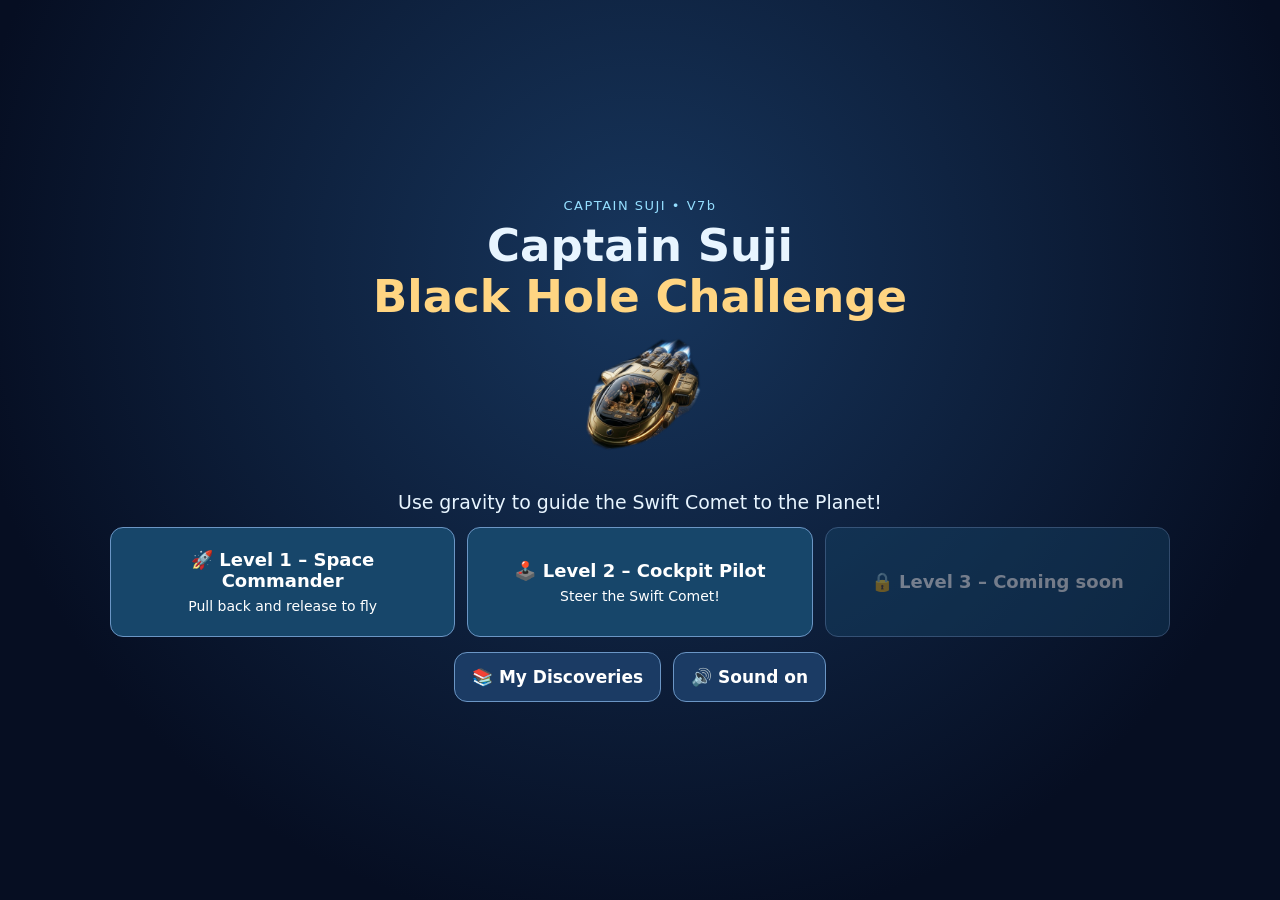
==== commit 80140eb1: "Roll back to V7b.5: revert V7c.1 release (Level 3 start screen planets too small on iPad) This rever" ====
--- a/game/index.html
+++ b/game/index.html
@@ -1,7 +1,7 @@
-<!doctype html><html lang="en"><head><meta charset="utf-8"><meta name="viewport" content="width=device-width,initial-scale=1,viewport-fit=cover"><meta name="theme-color" content="#081429"><link rel="icon" href="data:,"><title>Captain Suji – Black Hole Challenge V7c</title><link rel="stylesheet" href="style.css"><link rel="stylesheet" href="mission.css"><link rel="stylesheet" href="cockpit-v7c.css"><meta name="application-base" content="CAPTAIN SUJI • V7b.5 (guidance3)"><link rel="stylesheet" href="deep-cockpit.css"><link rel="stylesheet" href="input-guard.css"></head><body>
-<section id="start" class="screen"><div class="welcome"><div class="eyebrow">CAPTAIN SUJI • V7c</div><h1>Captain Suji<br><span>Black Hole Challenge</span></h1><img class="heroShip" src="ship.png" alt="Swift Comet spaceship"><p>Use gravity to guide the Swift Comet to the Planet!</p><div class="levelButtons"><button id="commander"><b>🚀 Level 1 – Space Commander</b><small>Pull back and release to fly</small></button><button id="cockpitStart"><b>🕹️ Level 2 – Cockpit Pilot</b><small>Steer the Swift Comet! <span id="sujiPilotRank">★ Cadet</span></small></button><button id="level3Start"><b>🌌 Level 3 – Deep Space Mission</b><small>Two black holes. Two planets. One brave captain!</small></button></div><div class="startActions"><button id="discoveries">📚 My Discoveries</button><button class="mute">🔊 Sound on</button></div></div></section>
-<section id="game" class="screen hidden"><header><button id="back">← Back to start</button><strong>LEVEL 1 – SPACE COMMANDER</strong><div class="headerActions"><button id="restart">↻ Restart</button><button id="gameDiscoveries" class="bookButton" aria-label="My Discoveries">📚</button><button class="mute">🔊 Sound on</button></div></header><main id="arena"><div id="debugPanel" class="hidden" aria-live="off"></div><canvas id="scene" aria-label="Spaceship, black hole and Planet"></canvas><div id="gravityHud" aria-label="Gravity guidance"><div class="meterTitle">GRAVITY</div><div class="meterRow"><div id="meterBar"><div id="greenBand"></div><div id="meterNeedle"></div></div><div class="meterLabels"><span>Too much<br>pull</span><span>Perfect</span><span>Too little</span></div></div></div><div id="hintButtonWrap"><button id="askOrbit">Ask ORBIT <span id="hintsLeft">3</span></button></div><div id="orbitBox"><b>ORBIT</b> <span id="orbit">Pull back to aim, Captain!</span></div><div id="touchHint">Slide the ship up or down, then pull back to aim.</div></main><footer><div id="status" role="status">Find your path around the black hole.</div></footer></section>
-<div id="result" class="overlay hidden" role="dialog" aria-modal="true" aria-labelledby="resultTitle"><div class="panel"><h2 id="resultTitle"></h2><p id="resultReason"></p><p class="fact" id="resultFact"></p><div class="actions"><button id="resultDiscoveries" class="bookButton" aria-label="My Discoveries">📚</button><button id="tryAgain">↻ Try again</button><button id="resultBack">← Back to start</button></div></div></div>
-<section id="cockpitLevel2" class="screen hidden"><header><button id="cockpitBack">← Back</button><strong>LEVEL 2 – COCKPIT PILOT</strong><div class="headerActions"><button id="cockpitPause">⏸ Pause</button><button id="cockpitBooks" class="bookButton">📚</button></div></header><main id="cockpitArena"><canvas id="cockpitFrameCanvas" aria-hidden="true"></canvas><canvas id="cockpitCanvas" aria-label="Cockpit flight"></canvas><div id="cockpitHud"><div id="cockpitMeter">GRAVITY <span id="cockpitMeterText">Pull back to aim</span><div id="cockpitMeterBar"><i id="cockpitGreen"></i><i id="cockpitAmberTop"></i><i id="cockpitAmberBottom"></i><i id="cockpitNeedle"></i></div></div><div id="cockpitCompass">GRAVITY COMPASS <span id="compassArrow">➤</span></div><div id="cockpitWarning"></div></div><canvas id="cockpitMap" width="240" height="150" aria-label="Flight minimap"></canvas><div id="cockpitHelp">Slide up/down, pull back to aim!</div><div id="cockpitControls" class="hidden"><button id="steerLeft">◀</button><button id="steerRight">▶</button></div><div id="cockpitResult" class="hidden"><h2 id="cockpitResultTitle"></h2><div id="sujiLandingStars" aria-live="polite"></div><button id="cockpitAgain">↻ Try again</button><button id="cockpitResultBooks">📚</button></div></main></section>
-<div id="discoveryToast" class="discoveryToast hidden" role="status">⭐ New discovery!</div><div id="cards" class="overlay hidden" role="dialog" aria-modal="true" aria-labelledby="cardsTitle"><div class="panel cardsPanel"><h2 id="cardsTitle">⭐ 0 of 8 found</h2><div id="cardList" class="cardList"></div><button id="cardsBack">← Back</button></div></div>
-<section id="level3" class="screen hidden"><header><button id="level3Back">← Back</button><strong>LEVEL 3 – DEEP SPACE MISSION</strong><span id="level3Leg">LEG 1 OF 2</span></header><main id="level3Arena"><canvas id="level3Canvas" aria-label="Level 3 deep space cockpit"></canvas><canvas id="level3Map" width="260" height="145" aria-label="Deep space map"></canvas><div id="level3Dashboard"><span id="level3Speed">SPEED</span><button id="level3Nav">RINGS ON</button><span id="level3Distance">DISTANCE</span><span id="level3RingCount">Rings used: 0</span><button id="level3Facts">📚 Space facts</button></div><div id="level3Voice" aria-live="polite">Welcome, Captain!</div><div id="level3Controls"><button id="level3Left" aria-label="Steer left">◀</button><button id="level3Right" aria-label="Steer right">▶</button></div><div id="level3FactsPanel" class="hidden" role="dialog" aria-label="Deep space discoveries"><h2>🪢 GRAVITY TUG-OF-WAR</h2><p>Two black holes pull in different directions. In between, their pulls can almost cancel out!</p><h2>🗺️ EXPLORER</h2><p>You visited two planets in one trip, just like real space missions!</p><button id="level3FactsClose">Back to flight</button></div><div id="level3Overlay" class="hidden"><div id="level3OverlayText"></div><button id="level3Continue">Continue</button></div></main></section><script src="input-guard.js"></script><script src="engine.js"></script><script src="gesture.js"></script><script src="game.js"></script><script src="level2_engine.js"></script><script src="cockpit-kit.js"></script><script src="cockpit.js"></script><script src="level3_engine.js"></script><script src="realistic-art.js"></script><script src="deep-cockpit.js"></script><script src="level3.js"></script><script src="mission-cards.js"></script></body></html>
+<!doctype html><html lang="en"><head><meta charset="utf-8"><meta name="viewport" content="width=device-width,initial-scale=1,viewport-fit=cover"><meta name="theme-color" content="#081429"><link rel="icon" href="data:,"><title>Captain Suji – Black Hole Challenge V7b.5</title><link rel="stylesheet" href="style.css?v=7b5-guidance3"></head><body>
+<section id="start" class="screen"><div class="welcome"><div class="eyebrow">CAPTAIN SUJI • V7b</div><h1>Captain Suji<br><span>Black Hole Challenge</span></h1><img class="heroShip" src="ship.png" alt="Swift Comet spaceship"><p>Use gravity to guide the Swift Comet to the Planet!</p><div class="levelButtons"><button id="commander"><b>🚀 Level 1 – Space Commander</b><small>Pull back and release to fly</small></button><button id="cockpitStart"><b>🕹️ Level 2 – Cockpit Pilot</b><small>Steer the Swift Comet!</small></button><button disabled><b>🔒 Level 3 – Coming soon</b></button></div><div class="startActions"><button id="discoveries">📚 My Discoveries</button><button class="mute">🔊 Sound on</button></div></div></section>
+<section id="game" class="screen hidden"><header><button id="back">← Back to start</button><strong>LEVEL 1 – SPACE COMMANDER</strong><div class="headerActions"><button id="restart">↻ Restart</button><button id="gameDiscoveries" class="bookButton" aria-label="My Discoveries">📚</button><button class="mute">🔊 Sound on</button></div></header><main id="arena"><div id="debugPanel" class="hidden" aria-live="off"></div><canvas id="scene" aria-label="Spaceship, black hole and Planet"></canvas><div id="gravityHud" aria-label="Gravity guidance"><div class="meterTitle">GRAVITY</div><div class="meterRow"><div id="meterBar"><div id="greenBand"></div><div id="meterNeedle"></div></div><div class="meterLabels"><span>Too much<br>pull</span><span>Perfect</span><span>Too little</span></div></div></div><div id="hintButtonWrap"><button id="askOrbit">Ask ORBIT <span id="hintsLeft">3</span></button></div><div id="orbitBox"><b>ORBIT</b> <span id="orbit">Pull back to aim, Captain!</span></div><div id="touchHint">Slide the ship up or down, then pull back to aim.</div></main><footer><div id="status" role="status">Find your path around the black hole.</div></footer></section>
+<div id="result" class="overlay hidden" role="dialog" aria-modal="true" aria-labelledby="resultTitle"><div class="panel"><h2 id="resultTitle"></h2><p id="resultReason"></p><p class="fact" id="resultFact"></p><div class="actions"><button id="resultDiscoveries" class="bookButton" aria-label="My Discoveries">📚</button><button id="tryAgain">↻ Try again</button><button id="resultBack">← Back to start</button></div></div></div>
+<section id="cockpitLevel2" class="screen hidden"><header><button id="cockpitBack">← Back</button><strong>LEVEL 2 – COCKPIT PILOT</strong><div class="headerActions"><button id="cockpitPause">⏸ Pause</button><button id="cockpitBooks" class="bookButton">📚</button></div></header><main id="cockpitArena"><canvas id="cockpitFrameCanvas" aria-hidden="true"></canvas><canvas id="cockpitCanvas" aria-label="Cockpit flight"></canvas><div id="cockpitHud"><div id="cockpitMeter">GRAVITY <span id="cockpitMeterText">Pull back to aim</span><div id="cockpitMeterBar"><i id="cockpitGreen"></i><i id="cockpitAmberTop"></i><i id="cockpitAmberBottom"></i><i id="cockpitNeedle"></i></div></div><div id="cockpitCompass">GRAVITY COMPASS <span id="compassArrow">➤</span></div><div id="cockpitWarning"></div></div><canvas id="cockpitMap" width="240" height="150" aria-label="Flight minimap"></canvas><div id="cockpitHelp">Slide up/down, pull back to aim!</div><div id="cockpitControls" class="hidden"><button id="steerLeft">◀</button><button id="steerRight">▶</button></div><div id="cockpitResult" class="hidden"><h2 id="cockpitResultTitle"></h2><button id="cockpitAgain">↻ Try again</button><button id="cockpitResultBooks">📚</button></div></main></section>
+<div id="discoveryToast" class="discoveryToast hidden" role="status">⭐ New discovery!</div><div id="cards" class="overlay hidden" role="dialog" aria-modal="true" aria-labelledby="cardsTitle"><div class="panel cardsPanel"><h2 id="cardsTitle">⭐ 0 of 8 found</h2><div id="cardList" class="cardList"></div><button id="cardsBack">← Back</button></div></div>
+<script src="engine.js"></script><script src="gesture.js?v=7b5-guidance3"></script><script src="game.js?v=7b5-guidance3"></script><script src="level2_engine.js?v=7b5-guidance3"></script><script src="cockpit.js?v=7b5-guidance3"></script></body></html>
--- a/game/style.css
+++ b/game/style.css
@@ -66,20 +66,3 @@
 #cockpitLevel2:not(.hidden)~#discoveryToast{position:fixed;top:auto;bottom:5%;left:50%;transform:translateX(-50%);max-width:340px;text-align:center;z-index:25;font-size:16px;padding:8px 14px}
 #cockpitResult{top:5%;max-width:420px;z-index:6}
 @media(max-width:1050px){#navPanel{width:360px;top:6px}#navAlignment{min-width:350px}#cockpitHelp{top:65px}#cockpitHud{width:min(560px,54vw)}}
-
-/* V7b.6 cockpit: navigation is visual, not a text HUD. */
-#cockpitLevel2 #navPanel,#cockpitLevel2 #cockpitMeter,#cockpitLevel2 #cockpitCompass,#cockpitLevel2 #cockpitWarning{display:none!important}
-#orbitTraffic{display:flex;flex-direction:column;align-items:center;gap:5px;max-width:240px;text-align:center;font-size:11px;font-weight:800;color:#f9f4d7}
-#orbitBulb{width:68px;height:68px;border-radius:50%;background:#6b7484;border:4px solid #d8b46a;box-shadow:inset 0 4px 12px #101722,0 0 12px #536073}
-#orbitBulb.green{background:#20e75e;box-shadow:0 0 24px #30f27caa}#orbitBulb.amber{background:#ffbd31;box-shadow:0 0 20px #ffbf35aa}#orbitBulb.red{background:#ff3f47;box-shadow:0 0 25px #ff3f47bb}
-#cockpitLevel2 #cockpitHud{width:min(540px,52vw);height:135px;pointer-events:auto;background:#121720ee;border-color:#cba64d}
-#orbitAsk{position:absolute;right:8px;bottom:6px;font-size:10px;padding:4px 6px;background:#27364a;color:#fff;border:1px solid #cba64d;border-radius:6px}
-#orbitLesson{position:absolute;z-index:9;top:35%;left:50%;transform:translateX(-50%);max-width:360px;padding:22px;border:3px solid #63e998;border-radius:18px;background:#0c1e2cee;color:#fff;text-align:center;font-size:22px;font-weight:bold;box-shadow:0 0 0 200vmax #0008;pointer-events:none}
-#orbitTraffic.orbitSpotlight #orbitBulb{box-shadow:0 0 35px 14px #32fa85}
-
-#sujiLandingStars{font-size:25px;color:#ffe38a;margin:12px 0}#sujiPilotRank{font-weight:800;color:#f4c76a;margin-left:8px}
-
-/* V7c: isolated Level 3 cockpit; Level 1 and Level 2 CSS retained. */
-#level3{background:#081323;color:white}#level3 header{display:flex;align-items:center;justify-content:space-between;padding:10px 20px}#level3Arena{position:relative;flex:1;min-height:0;overflow:hidden;background:#061327}#level3Canvas{width:100%;height:100%;display:block}#level3Map{position:absolute;right:16px;top:16px;width:min(25vw,260px);height:auto;border:2px solid #b28d52;border-radius:12px;background:#13253a}#level3Dashboard{position:absolute;bottom:6%;left:16%;right:16%;display:flex;justify-content:space-around;align-items:center;gap:8px;pointer-events:none;font-size:clamp(12px,1.4vw,18px);font-weight:700}#level3Dashboard button{pointer-events:auto;background:#13283b;color:#d6f6ff;border:2px solid #bd9752;border-radius:12px;padding:10px}#level3RingCount{font-size:12px}#level3Voice{position:absolute;top:12px;left:15%;right:30%;text-align:center;color:#a7efff;font-size:clamp(16px,2vw,24px);font-weight:800;text-shadow:0 2px 8px #000}#level3Controls{position:absolute;bottom:17%;left:5%;right:5%;display:flex;justify-content:space-between;pointer-events:none}#level3Controls button{width:112px;height:112px;border-radius:50%;font-size:44px;color:#fff;background:#162b46dd;border:3px solid #e8bd68;pointer-events:auto;touch-action:none}#level3Overlay{position:absolute;inset:0;background:#071226cf;display:flex;align-items:center;justify-content:center;flex-direction:column;gap:22px;font-size:clamp(22px,3vw,38px);font-weight:800;text-align:center;padding:40px}#level3Overlay button{font-size:22px;padding:16px 28px;border-radius:15px;background:#ffd078;color:#17243a}#level3Overlay.hidden{display:none}@media(max-width:850px){#level3Controls button{width:90px;height:90px}#level3Dashboard{left:12%;right:12%;bottom:4%}#level3Map{width:180px}}
-
-#level3FactsPanel{position:absolute;inset:12% 20%;background:#12263aee;color:#fff;border:2px solid #edc474;border-radius:20px;padding:30px;overflow:auto;z-index:20;font-size:20px}#level3FactsPanel.hidden{display:none}#level3FactsPanel button{padding:12px;border-radius:10px;background:#ffcf7a;color:#18253c}#level3Dashboard #level3Facts{font-size:12px;padding:6px}
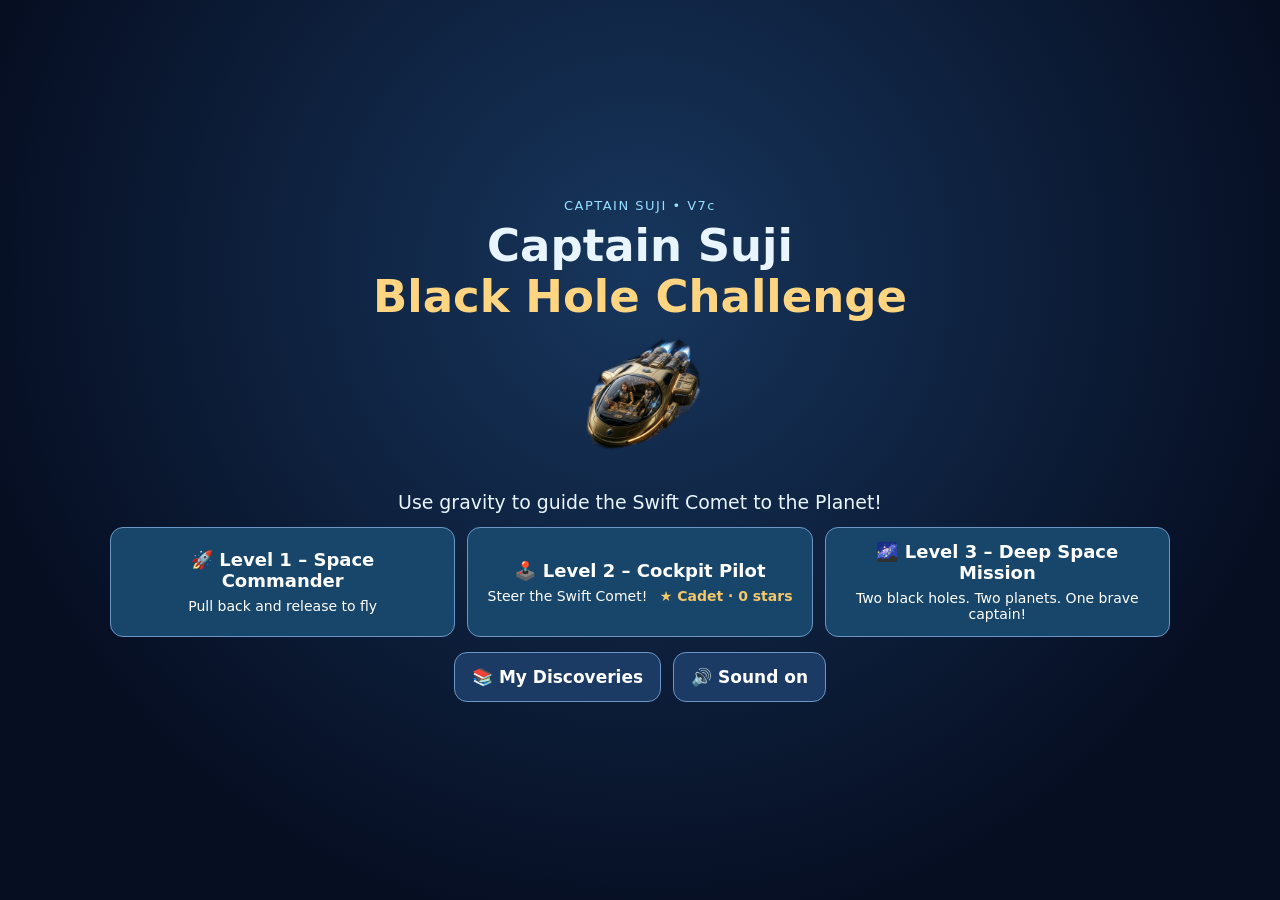
==== commit c824ea85: "Release V7c.2b: Level 3 Deep Space Mission with clear start screen (zip b7f72b39) Co-Authored-By: Cl" ====
--- a/game/index.html
+++ b/game/index.html
@@ -1,7 +1,7 @@
-<!doctype html><html lang="en"><head><meta charset="utf-8"><meta name="viewport" content="width=device-width,initial-scale=1,viewport-fit=cover"><meta name="theme-color" content="#081429"><link rel="icon" href="data:,"><title>Captain Suji – Black Hole Challenge V7b.5</title><link rel="stylesheet" href="style.css?v=7b5-guidance3"></head><body>
-<section id="start" class="screen"><div class="welcome"><div class="eyebrow">CAPTAIN SUJI • V7b</div><h1>Captain Suji<br><span>Black Hole Challenge</span></h1><img class="heroShip" src="ship.png" alt="Swift Comet spaceship"><p>Use gravity to guide the Swift Comet to the Planet!</p><div class="levelButtons"><button id="commander"><b>🚀 Level 1 – Space Commander</b><small>Pull back and release to fly</small></button><button id="cockpitStart"><b>🕹️ Level 2 – Cockpit Pilot</b><small>Steer the Swift Comet!</small></button><button disabled><b>🔒 Level 3 – Coming soon</b></button></div><div class="startActions"><button id="discoveries">📚 My Discoveries</button><button class="mute">🔊 Sound on</button></div></div></section>
-<section id="game" class="screen hidden"><header><button id="back">← Back to start</button><strong>LEVEL 1 – SPACE COMMANDER</strong><div class="headerActions"><button id="restart">↻ Restart</button><button id="gameDiscoveries" class="bookButton" aria-label="My Discoveries">📚</button><button class="mute">🔊 Sound on</button></div></header><main id="arena"><div id="debugPanel" class="hidden" aria-live="off"></div><canvas id="scene" aria-label="Spaceship, black hole and Planet"></canvas><div id="gravityHud" aria-label="Gravity guidance"><div class="meterTitle">GRAVITY</div><div class="meterRow"><div id="meterBar"><div id="greenBand"></div><div id="meterNeedle"></div></div><div class="meterLabels"><span>Too much<br>pull</span><span>Perfect</span><span>Too little</span></div></div></div><div id="hintButtonWrap"><button id="askOrbit">Ask ORBIT <span id="hintsLeft">3</span></button></div><div id="orbitBox"><b>ORBIT</b> <span id="orbit">Pull back to aim, Captain!</span></div><div id="touchHint">Slide the ship up or down, then pull back to aim.</div></main><footer><div id="status" role="status">Find your path around the black hole.</div></footer></section>
-<div id="result" class="overlay hidden" role="dialog" aria-modal="true" aria-labelledby="resultTitle"><div class="panel"><h2 id="resultTitle"></h2><p id="resultReason"></p><p class="fact" id="resultFact"></p><div class="actions"><button id="resultDiscoveries" class="bookButton" aria-label="My Discoveries">📚</button><button id="tryAgain">↻ Try again</button><button id="resultBack">← Back to start</button></div></div></div>
-<section id="cockpitLevel2" class="screen hidden"><header><button id="cockpitBack">← Back</button><strong>LEVEL 2 – COCKPIT PILOT</strong><div class="headerActions"><button id="cockpitPause">⏸ Pause</button><button id="cockpitBooks" class="bookButton">📚</button></div></header><main id="cockpitArena"><canvas id="cockpitFrameCanvas" aria-hidden="true"></canvas><canvas id="cockpitCanvas" aria-label="Cockpit flight"></canvas><div id="cockpitHud"><div id="cockpitMeter">GRAVITY <span id="cockpitMeterText">Pull back to aim</span><div id="cockpitMeterBar"><i id="cockpitGreen"></i><i id="cockpitAmberTop"></i><i id="cockpitAmberBottom"></i><i id="cockpitNeedle"></i></div></div><div id="cockpitCompass">GRAVITY COMPASS <span id="compassArrow">➤</span></div><div id="cockpitWarning"></div></div><canvas id="cockpitMap" width="240" height="150" aria-label="Flight minimap"></canvas><div id="cockpitHelp">Slide up/down, pull back to aim!</div><div id="cockpitControls" class="hidden"><button id="steerLeft">◀</button><button id="steerRight">▶</button></div><div id="cockpitResult" class="hidden"><h2 id="cockpitResultTitle"></h2><button id="cockpitAgain">↻ Try again</button><button id="cockpitResultBooks">📚</button></div></main></section>
-<div id="discoveryToast" class="discoveryToast hidden" role="status">⭐ New discovery!</div><div id="cards" class="overlay hidden" role="dialog" aria-modal="true" aria-labelledby="cardsTitle"><div class="panel cardsPanel"><h2 id="cardsTitle">⭐ 0 of 8 found</h2><div id="cardList" class="cardList"></div><button id="cardsBack">← Back</button></div></div>
-<script src="engine.js"></script><script src="gesture.js?v=7b5-guidance3"></script><script src="game.js?v=7b5-guidance3"></script><script src="level2_engine.js?v=7b5-guidance3"></script><script src="cockpit.js?v=7b5-guidance3"></script></body></html>
+<!doctype html><html lang="en"><head><meta charset="utf-8"><meta name="viewport" content="width=device-width,initial-scale=1,viewport-fit=cover"><meta name="theme-color" content="#081429"><link rel="icon" href="data:,"><title>Captain Suji – Black Hole Challenge V7c</title><link rel="stylesheet" href="style.css"><link rel="stylesheet" href="mission.css"><link rel="stylesheet" href="cockpit-v7c.css"><meta name="application-base" content="CAPTAIN SUJI • V7b.5 (guidance3)"><link rel="stylesheet" href="deep-cockpit.css"><link rel="stylesheet" href="input-guard.css"></head><body>
+<section id="start" class="screen"><div class="welcome"><div class="eyebrow">CAPTAIN SUJI • V7c</div><h1>Captain Suji<br><span>Black Hole Challenge</span></h1><img class="heroShip" src="ship.png" alt="Swift Comet spaceship"><p>Use gravity to guide the Swift Comet to the Planet!</p><div class="levelButtons"><button id="commander"><b>🚀 Level 1 – Space Commander</b><small>Pull back and release to fly</small></button><button id="cockpitStart"><b>🕹️ Level 2 – Cockpit Pilot</b><small>Steer the Swift Comet! <span id="sujiPilotRank">★ Cadet</span></small></button><button id="level3Start"><b>🌌 Level 3 – Deep Space Mission</b><small>Two black holes. Two planets. One brave captain!</small></button></div><div class="startActions"><button id="discoveries">📚 My Discoveries</button><button class="mute">🔊 Sound on</button></div></div></section>
+<section id="game" class="screen hidden"><header><button id="back">← Back to start</button><strong>LEVEL 1 – SPACE COMMANDER</strong><div class="headerActions"><button id="restart">↻ Restart</button><button id="gameDiscoveries" class="bookButton" aria-label="My Discoveries">📚</button><button class="mute">🔊 Sound on</button></div></header><main id="arena"><div id="debugPanel" class="hidden" aria-live="off"></div><canvas id="scene" aria-label="Spaceship, black hole and Planet"></canvas><div id="gravityHud" aria-label="Gravity guidance"><div class="meterTitle">GRAVITY</div><div class="meterRow"><div id="meterBar"><div id="greenBand"></div><div id="meterNeedle"></div></div><div class="meterLabels"><span>Too much<br>pull</span><span>Perfect</span><span>Too little</span></div></div></div><div id="hintButtonWrap"><button id="askOrbit">Ask ORBIT <span id="hintsLeft">3</span></button></div><div id="orbitBox"><b>ORBIT</b> <span id="orbit">Pull back to aim, Captain!</span></div><div id="touchHint">Slide the ship up or down, then pull back to aim.</div></main><footer><div id="status" role="status">Find your path around the black hole.</div></footer></section>
+<div id="result" class="overlay hidden" role="dialog" aria-modal="true" aria-labelledby="resultTitle"><div class="panel"><h2 id="resultTitle"></h2><p id="resultReason"></p><p class="fact" id="resultFact"></p><div class="actions"><button id="resultDiscoveries" class="bookButton" aria-label="My Discoveries">📚</button><button id="tryAgain">↻ Try again</button><button id="resultBack">← Back to start</button></div></div></div>
+<section id="cockpitLevel2" class="screen hidden"><header><button id="cockpitBack">← Back</button><strong>LEVEL 2 – COCKPIT PILOT</strong><div class="headerActions"><button id="cockpitPause">⏸ Pause</button><button id="cockpitBooks" class="bookButton">📚</button></div></header><main id="cockpitArena"><canvas id="cockpitFrameCanvas" aria-hidden="true"></canvas><canvas id="cockpitCanvas" aria-label="Cockpit flight"></canvas><div id="cockpitHud"><div id="cockpitMeter">GRAVITY <span id="cockpitMeterText">Pull back to aim</span><div id="cockpitMeterBar"><i id="cockpitGreen"></i><i id="cockpitAmberTop"></i><i id="cockpitAmberBottom"></i><i id="cockpitNeedle"></i></div></div><div id="cockpitCompass">GRAVITY COMPASS <span id="compassArrow">➤</span></div><div id="cockpitWarning"></div></div><canvas id="cockpitMap" width="240" height="150" aria-label="Flight minimap"></canvas><div id="cockpitHelp">Slide up/down, pull back to aim!</div><div id="cockpitControls" class="hidden"><button id="steerLeft">◀</button><button id="steerRight">▶</button></div><div id="cockpitResult" class="hidden"><h2 id="cockpitResultTitle"></h2><div id="sujiLandingStars" aria-live="polite"></div><button id="cockpitAgain">↻ Try again</button><button id="cockpitResultBooks">📚</button></div></main></section>
+<div id="discoveryToast" class="discoveryToast hidden" role="status">⭐ New discovery!</div><div id="cards" class="overlay hidden" role="dialog" aria-modal="true" aria-labelledby="cardsTitle"><div class="panel cardsPanel"><h2 id="cardsTitle">⭐ 0 of 8 found</h2><div id="cardList" class="cardList"></div><button id="cardsBack">← Back</button></div></div>
+<section id="level3" class="screen hidden"><header><button id="level3Back">← Back</button><strong>LEVEL 3 – DEEP SPACE MISSION</strong><span id="level3Leg">LEG 1 OF 2</span></header><main id="level3Arena"><canvas id="level3Canvas" aria-label="Level 3 deep space cockpit"></canvas><canvas id="level3Map" width="260" height="145" aria-label="Deep space map"></canvas><div id="level3Dashboard"><span id="level3Speed">SPEED</span><button id="level3Nav">RINGS ON</button><span id="level3Distance">DISTANCE</span><span id="level3RingCount">Rings used: 0</span><button id="level3Facts">📚 Space facts</button></div><div id="level3Voice" aria-live="polite">Welcome, Captain!</div><div id="level3Controls"><button id="level3Left" aria-label="Steer left">◀</button><button id="level3Right" aria-label="Steer right">▶</button></div><div id="level3FactsPanel" class="hidden" role="dialog" aria-label="Deep space discoveries"><h2>🪢 GRAVITY TUG-OF-WAR</h2><p>Two black holes pull in different directions. In between, their pulls can almost cancel out!</p><h2>🗺️ EXPLORER</h2><p>You visited two planets in one trip, just like real space missions!</p><button id="level3FactsClose">Back to flight</button></div><div id="level3Overlay" class="hidden"><div id="level3OverlayText"></div><button id="level3Continue">Continue</button></div></main></section><script src="input-guard.js"></script><script src="engine.js"></script><script src="gesture.js"></script><script src="game.js"></script><script src="level2_engine.js"></script><script src="cockpit-kit.js"></script><script src="cockpit.js"></script><script src="level3_engine.js"></script><script src="realistic-art.js"></script><script src="deep-cockpit.js"></script><script src="level3.js"></script><script src="mission-cards.js"></script></body></html>
--- a/game/style.css
+++ b/game/style.css
@@ -66,3 +66,20 @@
 #cockpitLevel2:not(.hidden)~#discoveryToast{position:fixed;top:auto;bottom:5%;left:50%;transform:translateX(-50%);max-width:340px;text-align:center;z-index:25;font-size:16px;padding:8px 14px}
 #cockpitResult{top:5%;max-width:420px;z-index:6}
 @media(max-width:1050px){#navPanel{width:360px;top:6px}#navAlignment{min-width:350px}#cockpitHelp{top:65px}#cockpitHud{width:min(560px,54vw)}}
+
+/* V7b.6 cockpit: navigation is visual, not a text HUD. */
+#cockpitLevel2 #navPanel,#cockpitLevel2 #cockpitMeter,#cockpitLevel2 #cockpitCompass,#cockpitLevel2 #cockpitWarning{display:none!important}
+#orbitTraffic{display:flex;flex-direction:column;align-items:center;gap:5px;max-width:240px;text-align:center;font-size:11px;font-weight:800;color:#f9f4d7}
+#orbitBulb{width:68px;height:68px;border-radius:50%;background:#6b7484;border:4px solid #d8b46a;box-shadow:inset 0 4px 12px #101722,0 0 12px #536073}
+#orbitBulb.green{background:#20e75e;box-shadow:0 0 24px #30f27caa}#orbitBulb.amber{background:#ffbd31;box-shadow:0 0 20px #ffbf35aa}#orbitBulb.red{background:#ff3f47;box-shadow:0 0 25px #ff3f47bb}
+#cockpitLevel2 #cockpitHud{width:min(540px,52vw);height:135px;pointer-events:auto;background:#121720ee;border-color:#cba64d}
+#orbitAsk{position:absolute;right:8px;bottom:6px;font-size:10px;padding:4px 6px;background:#27364a;color:#fff;border:1px solid #cba64d;border-radius:6px}
+#orbitLesson{position:absolute;z-index:9;top:35%;left:50%;transform:translateX(-50%);max-width:360px;padding:22px;border:3px solid #63e998;border-radius:18px;background:#0c1e2cee;color:#fff;text-align:center;font-size:22px;font-weight:bold;box-shadow:0 0 0 200vmax #0008;pointer-events:none}
+#orbitTraffic.orbitSpotlight #orbitBulb{box-shadow:0 0 35px 14px #32fa85}
+
+#sujiLandingStars{font-size:25px;color:#ffe38a;margin:12px 0}#sujiPilotRank{font-weight:800;color:#f4c76a;margin-left:8px}
+
+/* V7c: isolated Level 3 cockpit; Level 1 and Level 2 CSS retained. */
+#level3{background:#081323;color:white}#level3 header{display:flex;align-items:center;justify-content:space-between;padding:10px 20px}#level3Arena{position:relative;flex:1;min-height:0;overflow:hidden;background:#061327}#level3Canvas{width:100%;height:100%;display:block}#level3Map{position:absolute;right:16px;top:16px;width:min(25vw,260px);height:auto;border:2px solid #b28d52;border-radius:12px;background:#13253a}#level3Dashboard{position:absolute;bottom:6%;left:16%;right:16%;display:flex;justify-content:space-around;align-items:center;gap:8px;pointer-events:none;font-size:clamp(12px,1.4vw,18px);font-weight:700}#level3Dashboard button{pointer-events:auto;background:#13283b;color:#d6f6ff;border:2px solid #bd9752;border-radius:12px;padding:10px}#level3RingCount{font-size:12px}#level3Voice{position:absolute;top:12px;left:15%;right:30%;text-align:center;color:#a7efff;font-size:clamp(16px,2vw,24px);font-weight:800;text-shadow:0 2px 8px #000}#level3Controls{position:absolute;bottom:17%;left:5%;right:5%;display:flex;justify-content:space-between;pointer-events:none}#level3Controls button{width:112px;height:112px;border-radius:50%;font-size:44px;color:#fff;background:#162b46dd;border:3px solid #e8bd68;pointer-events:auto;touch-action:none}#level3Overlay{position:absolute;inset:0;background:#071226cf;display:flex;align-items:center;justify-content:center;flex-direction:column;gap:22px;font-size:clamp(22px,3vw,38px);font-weight:800;text-align:center;padding:40px}#level3Overlay button{font-size:22px;padding:16px 28px;border-radius:15px;background:#ffd078;color:#17243a}#level3Overlay.hidden{display:none}@media(max-width:850px){#level3Controls button{width:90px;height:90px}#level3Dashboard{left:12%;right:12%;bottom:4%}#level3Map{width:180px}}
+
+#level3FactsPanel{position:absolute;inset:12% 20%;background:#12263aee;color:#fff;border:2px solid #edc474;border-radius:20px;padding:30px;overflow:auto;z-index:20;font-size:20px}#level3FactsPanel.hidden{display:none}#level3FactsPanel button{padding:12px;border-radius:10px;background:#ffcf7a;color:#18253c}#level3Dashboard #level3Facts{font-size:12px;padding:6px}
--- a/game/mission.css
+++ b/game/mission.css
@@ -0,0 +1,3 @@
+#level3{height:100dvh;background:#030917;color:#ecf7ff}#level3 header{display:flex;align-items:center;justify-content:space-between;height:54px;padding:0 18px;gap:12px}#l3Arena{position:relative;width:100%;height:calc(100dvh - 54px);overflow:hidden}#l3Canvas,#l3Frame{position:absolute;inset:0;width:100%;height:100%}#l3Canvas{touch-action:none}#l3Frame{pointer-events:none}#l3Hud{position:absolute;bottom:0;left:14%;right:14%;height:19%;display:flex;align-items:center;justify-content:center;gap:12px;color:#f3d796;flex-wrap:wrap;font-weight:700;font-size:13px}#l3Traffic{text-align:center;width:36%;min-width:190px;align-self:center}#l3Bulb{width:68px;height:68px;border-radius:50%;border:5px solid #c2a35b;margin:auto;background:#576275}#l3Label{font-size:12px;line-height:1.2;margin-top:5px}#l3Speed,#l3Distance{white-space:pre-line;text-align:center;border:2px solid #b38c46;border-radius:50%;width:80px;height:80px;padding-top:20px;box-sizing:border-box;line-height:1.4}#l3Hud button{padding:5px 10px;font-size:12px;min-height:32px}#l3Map{width:112px;height:56px;border:1px solid #b28e47;border-radius:6px}#l3Count{font-size:12px}#l3Controls{position:absolute;bottom:15px;left:12px;right:12px;display:flex;justify-content:space-between;pointer-events:none}#l3Controls button{pointer-events:auto;width:100px;height:82px;touch-action:none;background:#17273cdd;border:2px solid #d4ad58;color:#ffe4a0;font-size:32px;border-radius:24px}#l3Message{position:absolute;top:14px;left:15%;right:15%;text-align:center;font-weight:700;color:#d0f8ff;pointer-events:none}#l3Lesson{position:absolute;top:27%;left:20%;right:20%;padding:26px;border:2px solid #ead088;border-radius:20px;background:#0c182beb;font-size:22px;text-align:center;box-shadow:0 0 0 200vmax #0009;z-index:5}#l3Traffic.orbitSpotlight{position:relative;z-index:6;border-radius:18px;box-shadow:0 0 38px #ffe6a0}#l3Result,#l3Card{position:absolute;top:15%;left:22%;right:22%;padding:24px;border:2px solid #cda74f;border-radius:22px;background:#09172bf2;text-align:center;z-index:8}#l3Card{max-height:65%;overflow:auto}#l3Result h2,#l3Card h2{color:#ffe3a2}#l3Result button,#l3Card button{min-height:46px}#level3 .hidden{display:none!important}@media(max-width:900px){#l3Hud{left:15%;right:15%;gap:5px;font-size:11px}#l3Speed,#l3Distance{width:62px;height:62px;padding-top:12px}#l3Bulb{width:64px;height:64px}#l3Traffic{min-width:155px;width:38%}#l3Label{font-size:10px}#l3Map{width:84px;height:42px}#l3Hud button{padding:3px 6px;font-size:11px}#l3Controls button{width:80px;height:76px}#l3Count{font-size:10px}}
+#l3Hud{display:grid;grid-template-columns:1fr 240px 1fr;grid-template-rows:100px 40px;align-content:center;justify-items:center;gap:0 15px}#l3Speed{grid-column:1;grid-row:1}#l3Traffic{grid-column:2;grid-row:1;width:240px;min-width:0}#l3Distance{grid-column:3;grid-row:1}#l3Nav{grid-column:1;grid-row:2;justify-self:end}#l3Ask{grid-column:2;grid-row:2;justify-self:start}#l3Facts{grid-column:2;grid-row:2;justify-self:end}#l3Mute{position:absolute;right:0;top:6px}#l3Count{grid-column:3;grid-row:2;justify-self:start}#l3Map{position:absolute;right:0;bottom:0;width:100px;height:50px}#l3Frame{z-index:1}#l3Hud,#l3Controls,#l3Message{z-index:2}@media(max-width:900px){#l3Hud{grid-template-columns:1fr 180px 1fr;grid-template-rows:88px 32px;gap:0 5px}#l3Traffic{width:180px}#l3Map{display:none}#l3Mute{right:0;top:0;font-size:10px}#l3Count{font-size:10px}}
+#l3Hud{grid-template-rows:112px 40px}@media(max-width:900px){#l3Hud{grid-template-rows:104px 32px}}
--- a/game/cockpit-v7c.css
+++ b/game/cockpit-v7c.css
@@ -0,0 +1,2 @@
+#cockpitHud{width:72%;height:18%;left:50%;bottom:0;transform:translateX(-50%);border:0;background:none;box-shadow:none;padding:0;max-width:none;display:block}#orbitTraffic{position:absolute;left:50%;top:8px;transform:translateX(-50%);width:250px;max-width:250px}#navSpeed,#orbitDistance{position:absolute;top:15px;width:82px;height:82px;box-sizing:border-box;border:2px solid #cda953;border-radius:50%;white-space:pre-line;text-align:center;padding-top:20px;font-size:13px;font-weight:800;line-height:1.5;color:#ffe5a5}#navSpeed{left:calc(25% - 41px)}#orbitDistance{left:calc(75% - 41px)}#navBottom{position:absolute;left:calc(50% - 125px);bottom:4px;display:block}#orbitAsk{position:absolute;right:calc(50% - 125px);bottom:4px;min-height:36px;height:36px}#cockpitMap{top:auto;right:16%;bottom:8px;width:100px;height:64px;pointer-events:none}#navAlignment,#navPanel,#gravityCompass,#cockpitGravity,#cockpitMeter{display:none!important}#orbitTrafficLabel{font-size:12px}#cockpitHelp:empty{display:none}@media(max-width:900px){#cockpitHud{width:68%;height:20%}#navSpeed,#orbitDistance{width:64px;height:64px;font-size:11px;padding-top:14px;top:18px}#navSpeed{left:calc(17% - 32px)}#orbitDistance{left:calc(83% - 32px)}#orbitTraffic{width:180px;max-width:180px;top:0}#orbitTrafficLabel{font-size:10px}#cockpitMap{right:13%;width:72px;height:44px;bottom:5px}#navBottom{left:calc(50% - 85px)}#orbitAsk{right:calc(50% - 85px)}}
+#cockpitLevel2 #cockpitHud{width:min(720px,72vw)!important;height:165px!important;max-width:none!important}#orbitTraffic{top:4px}#navSpeed,#orbitDistance{top:24px}#navBottom,#orbitAsk{bottom:5px}#navSwitch{min-height:36px;height:36px;padding:5px 10px}#orbitTrafficLabel{line-height:1.25}@media(max-width:900px){#cockpitLevel2 #cockpitHud{width:68vw!important;height:150px!important}#navSpeed,#orbitDistance{top:20px}}
--- a/game/deep-cockpit.css
+++ b/game/deep-cockpit.css
@@ -0,0 +1,44 @@
+/* Level 3 only. Fixed-height dashboard with independently reserved thumb controls. */
+#level3{--deck:clamp(192px,24dvh,248px);position:fixed;inset:0;height:100dvh;width:100%;background:#020711;color:#f1f7ff;display:flex;flex-direction:column;overflow:hidden;font:16px system-ui}
+#level3,#level3 *{box-sizing:border-box}
+#level3 header{flex:0 0 64px;height:64px;padding:8px 18px;display:flex;align-items:center;justify-content:space-between;gap:12px;background:linear-gradient(#1b2b3d,#0d1826);border-bottom:1px solid #647589;color:#f1dfac;font-size:16px}
+#level3 header strong{font-size:16px}
+#level3 button{font:700 16px system-ui;min-height:44px;border:1px solid #788897;border-radius:10px;background:linear-gradient(#34495e,#182b3d);color:#f8fbff;padding:8px 12px;box-shadow:inset 0 1px #ced6df44,0 3px 0 #050b13;cursor:pointer;touch-action:none}
+#level3 button:active,#level3 button.pressed{background:linear-gradient(#0c1a28,#294258);box-shadow:inset 0 3px 8px #000a;transform:translateY(2px)}
+#level3 button:focus-visible{outline:3px solid #96eaff;outline-offset:2px}
+#level3 #l3Arena{position:relative;flex:1;min-height:0;width:100%;height:auto;overflow:hidden}
+#l3Canvas,#l3Frame{position:absolute;inset:0;width:100%;height:100%}#l3Canvas{touch-action:none}#l3Frame{pointer-events:none;z-index:1}
+#level3 #l3Hud{position:absolute;left:0;right:0;bottom:0;height:var(--deck);padding:10px 118px 9px;display:grid;grid-template-columns:1fr 1fr 1.34fr 1fr 1.2fr;grid-template-rows:minmax(106px,1fr) 46px;gap:8px 12px;align-items:stretch;align-content:stretch;justify-items:stretch;transform:none;color:#f1f7ff;background:linear-gradient(#3e4c59 0,#1d2a38 5px,#111c28 12px,#0a111c 92%);border-top:3px solid #b4a878;box-shadow:0 -8px 25px #0009,inset 0 1px #fff4;z-index:2}
+#level3 #l3Hud .instrument{grid-column:auto;grid-row:1;min-width:0;width:auto;height:auto;position:relative;left:auto;right:auto;top:auto;bottom:auto;text-align:center;display:flex;flex-direction:column;align-items:center;justify-content:flex-start;gap:4px;padding:0;border:0;border-radius:0;white-space:normal;font-size:16px;font-weight:700;line-height:1.15}
+#level3 #l3Hud .instrument{align-self:stretch}
+#l3LandingBadge{font-size:24px;color:#9cebc9;font-weight:800;margin-bottom:12px}
+#level3 #l3Gravity.danger .gravityFace:after{content:'';position:absolute;right:5px;top:5px;width:10px;height:10px;border-radius:50%;border:1px solid #ffd1ba;background:#ff594a;box-shadow:0 0 12px #ff3b29}
+#level3 .instrument>span:first-child{font-size:16px;font-weight:800;color:#e1eaf2;letter-spacing:.02em}
+#level3 .speedFace,#level3 .gravityFace{position:relative;background:radial-gradient(ellipse at 40% 25%,#243544,#080f19 72%);border:3px solid #7f8f99;box-shadow:0 2px 5px #000c,inset 0 0 5px #000;border-radius:50%}
+#level3 .speedFace{width:90px;height:90px}#level3 .tick{position:absolute;font-size:16px;color:#c9deeb}#level3 .zero{left:7px;bottom:18px}#level3 .mid{top:5px;left:28px}#level3 .end{right:0;bottom:18px}
+#l3Needle{position:absolute;left:41px;top:14px;width:3px;height:30px;background:#f6be68;transform-origin:50% 30px;box-shadow:0 0 4px #ffd99588;border-radius:2px}#l3SpeedValue{position:absolute;left:26px;right:26px;bottom:7px;font-size:16px;color:#e9f7ff;background:#0c1d2c}
+#level3 .gravityFace{width:64px;height:64px;display:grid;place-items:center}#l3GravityArrow{font-style:normal;font-size:40px;color:#8ee3ff;line-height:1}#l3GravityBody{font-size:16px;color:#bdeaff}
+#level3 .lamps{display:flex;gap:10px;padding:8px 9px;border:2px solid #73808c;border-radius:24px;background:#050b12;box-shadow:inset 0 3px 5px #000}
+#level3 .lamps i{width:22px;height:22px;border-radius:50%;background:#20262d;border:2px solid #3a424b}
+#level3 .lamps i[data-lamp=red].lit{background:radial-gradient(at 35% 25%,#fff3db,#ff5b57 45%,#bd162b);box-shadow:0 0 14px #ff4242aa}
+#level3 .lamps i[data-lamp=amber].lit{background:radial-gradient(at 35% 25%,#fffadc,#ffc957 45%,#bd7416);box-shadow:0 0 14px #ffc542aa}
+#level3 .lamps i[data-lamp=green].lit{background:radial-gradient(at 35% 25%,#f0fff2,#6ff59b 45%,#168544);box-shadow:0 0 14px #42ff83aa}
+#level3 #l3Bulb{margin:0}#level3 #l3Label{font-size:16px;font-weight:700;color:#eff9ff;line-height:1.15;max-width:190px;margin:0}
+#level3 #l3Map{position:static;width:90px;height:90px;display:block;border:5px solid #748794;border-radius:50%;background:#06101b;box-shadow:0 3px 7px #000;object-fit:fill}
+#l3DistanceValue{display:block;font:700 25px ui-monospace,monospace;color:#98f0d1;background:#06150f;border:2px inset #53675e;padding:10px 5px;min-width:105px;letter-spacing:.03em}#l3TargetName{font-size:16px;line-height:1.15;color:#c1d5e8}
+#l3Utilities{grid-column:1/-1;grid-row:2;display:flex;align-items:stretch;justify-content:center;gap:10px;min-width:0}
+#level3 #l3Utilities button{position:relative;grid-column:auto;grid-row:auto;left:auto;right:auto;top:auto;bottom:auto;white-space:nowrap;padding:7px 10px;justify-self:auto;font-size:16px}
+#level3 #l3Utilities #l3Nav{padding-left:32px;min-width:126px;text-align:right}
+#l3Nav:before{content:'';position:absolute;left:10px;top:12px;width:12px;height:19px;background:linear-gradient(90deg,#9aabae,#edf8fa,#63757b);border:1px solid #080e14;border-radius:4px;transform:rotate(-15deg);box-shadow:1px 2px 2px #000}#l3Nav[aria-pressed=true]:before{transform:rotate(15deg);background:linear-gradient(90deg,#50a778,#dcffe7,#2c8551)}
+#level3 #l3Count{position:static;font-size:16px;font-weight:700;white-space:nowrap;display:flex;align-items:center;padding:0 3px;color:#d4e5ed}
+#level3 #l3Controls{position:absolute;left:12px;right:12px;bottom:26px;display:flex;justify-content:space-between;pointer-events:none;z-index:3}
+#level3 #l3Controls button{pointer-events:auto;flex:0 0 96px;width:96px;height:100px;border:3px solid #a2aeb6;border-radius:20px;font-size:36px;background:linear-gradient(145deg,#536576,#263b50 40%,#122132);box-shadow:inset 0 2px #fff5,0 5px 0 #030911,0 9px 12px #0009}
+#level3 #l3Controls button:active,#level3 #l3Controls button.pressed{background:linear-gradient(145deg,#172a3b,#1f3b51);box-shadow:inset 0 4px 12px #000a;transform:translateY(3px)}
+#level3 #l3Message{position:absolute;top:12px;left:20%;right:20%;z-index:2;text-align:center;color:#e2f7ff;font-size:16px;font-weight:800;text-shadow:0 2px 4px #000;pointer-events:none}
+#level3 #l3Lesson{position:absolute;top:23%;left:22%;right:22%;padding:24px;border:2px solid #d8d39e;border-radius:18px;background:#0d1c2aee;font-size:20px;text-align:center;box-shadow:0 0 0 200vmax #0008;z-index:6}
+#level3 #l3Traffic.orbitSpotlight{z-index:7;box-shadow:0 0 28px #ffe7aa;border-radius:14px}
+#level3 #l3Result,#level3 #l3Card{position:absolute;left:22%;right:22%;top:10%;padding:22px;border:2px solid #a9b8c0;border-radius:18px;background:#0d1b2bf5;text-align:center;z-index:8;box-shadow:0 10px 35px #0009;font-size:18px}
+#level3 #l3Result h2,#level3 #l3Card h2{font-size:24px;margin:0 0 14px;color:#f6e4ae}#level3 #l3Result p,#level3 #l3Card p{font-size:18px}#level3 #l3Result p:empty{display:none}#level3 #l3Card{max-height:65%;overflow:auto}
+#l3Preparing{position:absolute;inset:0;z-index:20;display:flex;flex-direction:column;gap:20px;align-items:center;justify-content:center;background:radial-gradient(at 50% 45%,#152b43,#030914 70%);color:#e2effb;font-size:24px;font-weight:700}#l3PrepareProgress{font-size:18px;color:#b3d3eb}
+#level3 .hidden{display:none!important}
+@media(max-width:900px){#level3{--deck:248px}#level3 header{padding:8px 12px}#level3 header strong{max-width:220px}#level3 #l3Hud{padding:12px 112px;gap:10px 6px;grid-template-rows:140px 56px;align-content:center;grid-template-columns:1fr 1fr 1.25fr 1fr 1.12fr}#level3 .speedFace{width:82px;height:82px}#level3 .mid{left:22px}#l3Needle{left:37px;top:12px;transform-origin:50% 27px;height:27px}#l3SpeedValue{left:23px;right:23px;bottom:5px}#level3 #l3Map{width:80px;height:80px}#l3DistanceValue{font-size:21px;min-width:92px}#l3Utilities{gap:6px;flex-wrap:wrap}#level3 #l3Utilities button{padding:7px 8px}#level3 #l3Utilities #l3Nav{min-width:124px}#level3 #l3Count{padding:0 2px}#level3 #l3Controls{bottom:75px}#level3 #l3Result,#level3 #l3Card{left:17%;right:17%}}
--- a/game/input-guard.css
+++ b/game/input-guard.css
@@ -0,0 +1,10 @@
+/* Keep play gestures inside the game; discoveries can still scroll normally. */
+html,body{
+ overscroll-behavior:none;
+ touch-action:pan-x pan-y;
+ user-select:none;
+ -webkit-user-select:none;
+ -webkit-touch-callout:none;
+}
+button{user-select:none;-webkit-user-select:none}
+.cardsPanel,#l3Card{overscroll-behavior:contain}
